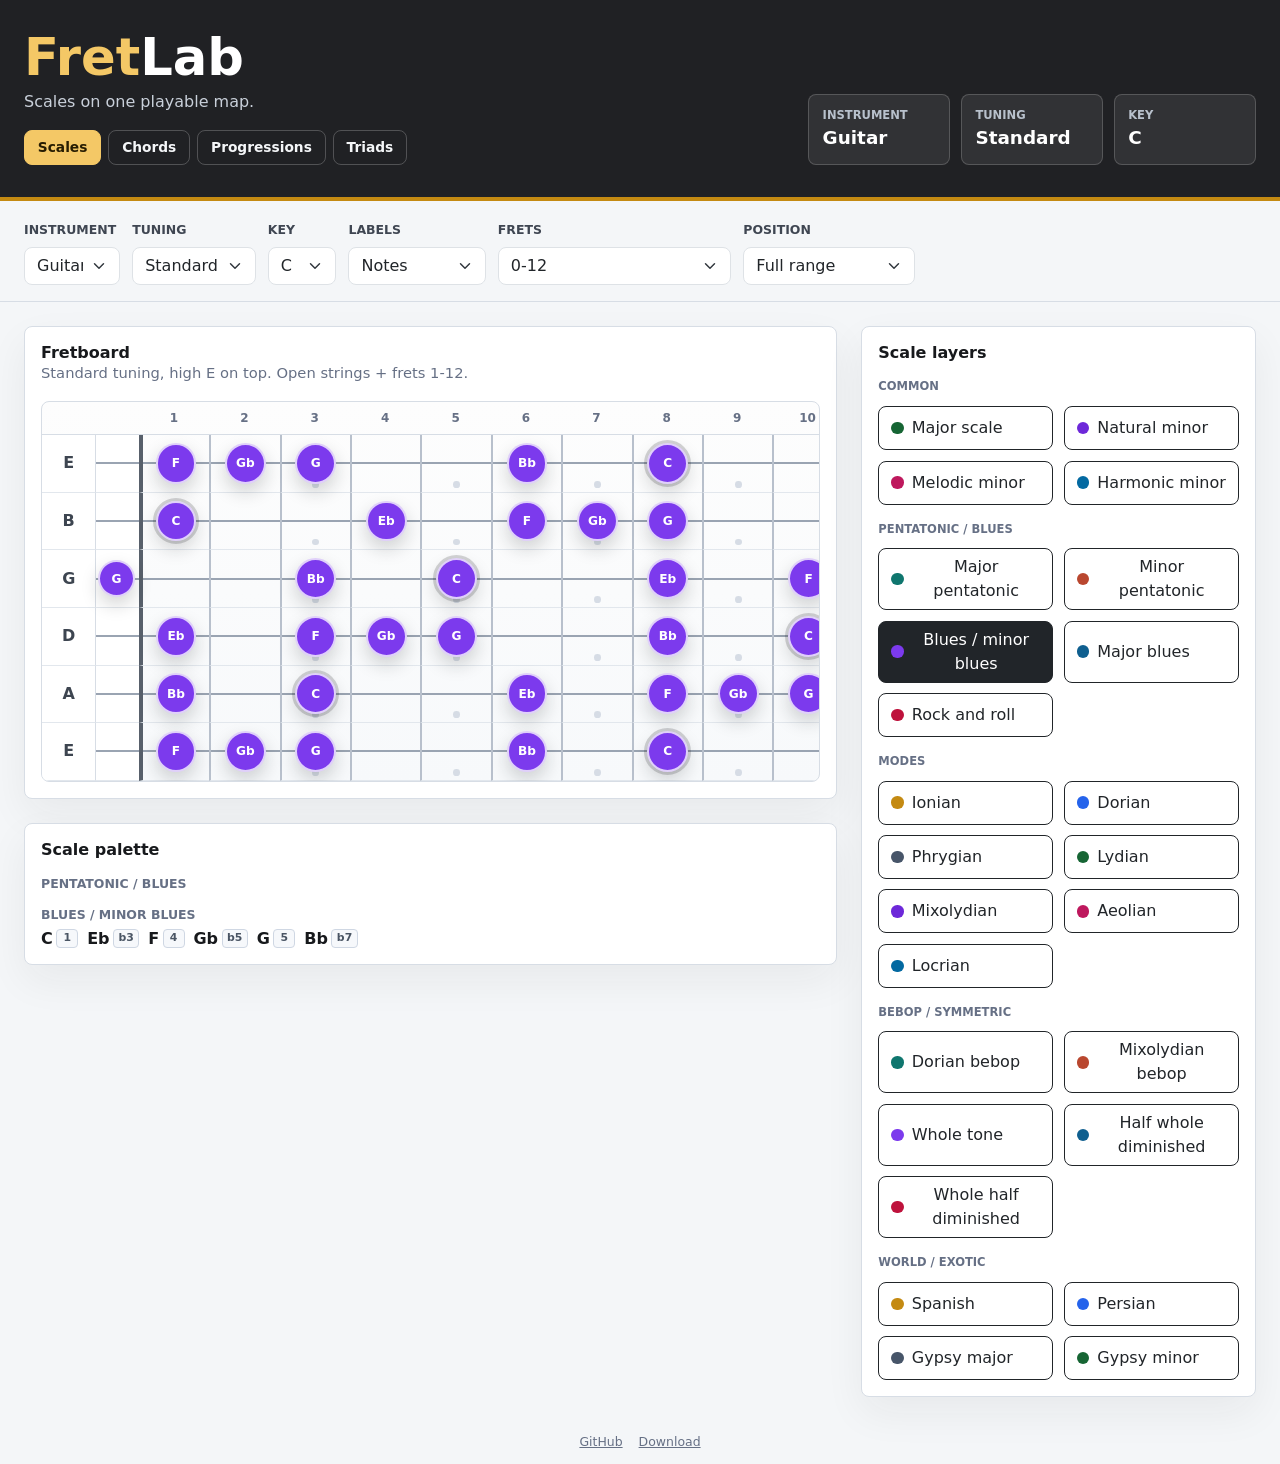
==== index.html @ 46b72df5 "footers" ====
<!doctype html>
<html lang="en">
  <head>
    <meta charset="utf-8">
    <meta name="viewport" content="width=device-width, initial-scale=1">
    <title>FretLab - Scales</title>
    <link href="assets/bootstrap.min.css" rel="stylesheet">
    <link href="assets/app.css" rel="stylesheet">
  </head>
  <body data-tool="scales">
    <main class="app-shell">
      <header class="app-header">
        <div class="container-fluid px-3 px-lg-4">
          <div class="d-flex flex-column flex-lg-row align-items-lg-end justify-content-between gap-3">
            <div>
              <h1 class="app-title mb-2"><span class="title-accent">Fret</span>Lab</h1>
              <p class="app-subtitle mb-3">Scales on one playable map.</p>
              <nav class="tool-nav" aria-label="FretLab tools">
                <a class="tool-nav-link is-active" href="index.html">Scales</a>
                <a class="tool-nav-link" href="chords.html">Chords</a>
                <a class="tool-nav-link" href="progressions.html">Progressions</a>
                <a class="tool-nav-link" href="triads.html">Triads</a>
              </nav>
            </div>
            <div class="session-strip session-strip--compact" aria-label="Current session">
              <div>
                <span class="session-label">Instrument</span>
                <strong id="sessionInstrument">Guitar</strong>
              </div>
              <div>
                <span class="session-label">Tuning</span>
                <strong id="sessionTuning">Standard</strong>
              </div>
              <div>
                <span class="session-label">Key</span>
                <strong id="sessionKey">C</strong>
              </div>
            </div>
          </div>
        </div>
      </header>

      <section class="control-bar">
        <div class="container-fluid px-3 px-lg-4">
          <div class="controls-grid">
            <div class="control-field">
              <label for="instrumentSelect" class="form-label">Instrument</label>
              <select id="instrumentSelect" class="form-select"></select>
            </div>
            <div class="control-field">
              <label for="tuningSelect" class="form-label">Tuning</label>
              <select id="tuningSelect" class="form-select"></select>
            </div>
            <div class="control-field">
              <label for="keySelect" class="form-label">Key</label>
              <select id="keySelect" class="form-select"></select>
            </div>
            <div class="control-field">
              <label for="labelMode" class="form-label">Labels</label>
              <select id="labelMode" class="form-select">
                <option value="notes">Notes</option>
                <option value="intervals">Intervals</option>
              </select>
            </div>
            <div class="control-field">
              <label for="fretCount" class="form-label">Frets</label>
              <select id="fretCount" class="form-select">
                <option value="12">0-12</option>
                <option value="15">0-15</option>
                <option value="17">0-17</option>
                <option value="20">0-20</option>
                <option value="24">0-24</option>
              </select>
            </div>
            <div class="control-field control-field--position">
              <label for="positionSelect" class="form-label">Position</label>
              <select id="positionSelect" class="form-select"></select>
            </div>
          </div>
        </div>
      </section>

      <section class="container-fluid px-3 px-lg-4 py-4">
        <div class="row g-4">
          <div class="col-12 col-xl-8">
            <section class="panel" aria-labelledby="fretboardTitle">
              <div class="panel-heading">
                <div>
                  <h2 id="fretboardTitle" class="panel-title">Fretboard</h2>
                  <p id="fretboardSummary" class="panel-copy mb-0">Standard tuning, high E on top.</p>
                </div>
              </div>
              <div class="fretboard-scroll" tabindex="0">
                <div id="fretboard" class="fretboard"></div>
              </div>
            </section>

            <section id="scalePalettePanel" class="panel mt-4" aria-labelledby="scaleTitle" hidden>
              <div class="panel-heading">
                <div>
                  <h2 id="scaleTitle" class="panel-title">Scale palette</h2>
                </div>
              </div>
              <div id="scalePaletteList" class="detail-list"></div>
            </section>
          </div>

          <div class="col-12 col-xl-4">
            <section class="panel" aria-labelledby="layersTitle">
              <div class="panel-heading">
                <div>
                  <h2 id="layersTitle" class="panel-title">Scale layers</h2>
                </div>
              </div>
              <div id="scaleLayerGrid" class="layer-grid"></div>
            </section>
          </div>
        </div>
      </section>

      <footer class="app-footer">
        <a href="https://github.com/simoz/fretlab">GitHub</a>
        <a href="https://github.com/simoz/fretlab/archive/refs/heads/main.zip" download>Download</a>
      </footer>
    </main>

    <script src="assets/data.js" defer></script>
    <script src="assets/app.js" defer></script>
  </body>
</html>
---- assets/app.css ----
:root {
  --app-bg: #f4f6f8;
  --panel-bg: #ffffff;
  --ink: #17191c;
  --muted: #667085;
  --line: #d7dde5;
  --header: #202124;
  --scale-major: #166534;
  --natural-minor: #6d28d9;
  --harmonic-minor: #be185d;
  --melodic-minor: #0369a1;
  --major: #0f766e;
  --minor: #b9472f;
  --arpeggio: #7c3aed;
  --triad: #0f5f8f;
  --guide: #be123c;
  --target: #c48a12;
  --vocabulary: #2563eb;
  --blend: #255c99;
  --string: #9aa4b2;
  --fret: #b8c0cc;
}

* {
  box-sizing: border-box;
}

body {
  min-width: 320px;
  margin: 0;
  color: var(--ink);
  background: var(--app-bg);
  font-family: system-ui, -apple-system, BlinkMacSystemFont, "Segoe UI", sans-serif;
}

.app-shell {
  display: flex;
  flex-direction: column;
  min-height: 100vh;
}

.app-footer {
  display: flex;
  justify-content: center;
  gap: 1rem;
  margin-top: auto;
  padding: .75rem 1rem;
  color: var(--muted);
  font-size: .78rem;
}

.app-footer a {
  color: inherit;
}

.app-footer a:hover,
.app-footer a:focus {
  color: var(--ink);
}

.app-header {
  color: #fff;
  background: var(--header);
  border-bottom: 4px solid var(--target);
  padding: 2rem 0;
}

.app-title {
  font-size: clamp(2rem, 4vw, 4.25rem);
  font-weight: 800;
  letter-spacing: 0;
  line-height: .98;
}

.title-accent {
  color: #f4c866;
}

.app-subtitle,
.panel-copy {
  color: var(--muted);
}

.app-subtitle {
  max-width: 46rem;
  color: #c9d0da;
  font-size: 1rem;
}

.tool-nav {
  display: flex;
  flex-wrap: wrap;
  gap: .45rem;
}

.tool-nav-link {
  display: inline-flex;
  align-items: center;
  justify-content: center;
  min-height: 2.15rem;
  padding: .35rem .8rem;
  border: 1px solid rgba(255, 255, 255, .22);
  border-radius: 8px;
  color: #f4f6f8;
  font-size: .86rem;
  font-weight: 800;
  text-decoration: none;
}

.tool-nav-link:hover,
.tool-nav-link:focus {
  color: #fff;
  border-color: rgba(255, 255, 255, .42);
  background: rgba(255, 255, 255, .1);
}

.tool-nav-link.is-active {
  color: #271d02;
  border-color: #f4c866;
  background: #f4c866;
}

.session-strip {
  display: grid;
  grid-template-columns: repeat(5, minmax(0, 1fr));
  gap: .65rem;
  width: min(100%, 44rem);
}

.session-strip--compact {
  grid-template-columns: repeat(3, minmax(0, 1fr));
  width: min(100%, 28rem);
}

.session-strip--triads {
  grid-template-columns: repeat(4, minmax(0, 1fr));
  width: min(100%, 36rem);
}

.session-strip--chords {
  grid-template-columns: repeat(4, minmax(0, 1fr));
  width: min(100%, 38rem);
}

.session-strip > div {
  min-width: 0;
  padding: .75rem .85rem;
  border: 1px solid rgba(255, 255, 255, .18);
  border-radius: 8px;
  background: rgba(255, 255, 255, .08);
}

.session-label {
  display: block;
  color: #b8c1cc;
  font-size: .72rem;
  font-weight: 700;
  text-transform: uppercase;
}

.session-strip strong {
  display: block;
  overflow: hidden;
  color: #fff;
  font-size: 1.15rem;
  text-overflow: ellipsis;
  white-space: nowrap;
}

.control-bar {
  position: sticky;
  top: 0;
  z-index: 10;
  padding: 1rem 0;
  background: rgba(244, 246, 248, .96);
  border-bottom: 1px solid var(--line);
  backdrop-filter: blur(8px);
}

.controls-grid {
  display: grid;
  grid-template-columns: repeat(2, minmax(0, 1fr));
  align-items: end;
  gap: .8rem;
}

.control-field {
  min-width: 0;
}

.control-field--family,
.control-field--wide,
.control-field--bar,
.control-field--position {
  grid-column: span 2;
}

.form-label {
  color: #3f4652;
  font-size: .78rem;
  font-weight: 700;
  text-transform: uppercase;
}

.form-select,
.btn {
  border-radius: 8px;
}

.panel {
  border: 1px solid var(--line);
  border-radius: 8px;
  background: var(--panel-bg);
  box-shadow: 0 16px 40px rgba(32, 33, 36, .06);
  padding: 1rem;
}

.panel-heading {
  display: flex;
  align-items: start;
  justify-content: space-between;
  gap: 1rem;
  margin-bottom: 1rem;
}

.panel-title {
  margin: 0;
  font-size: 1rem;
  font-weight: 800;
  letter-spacing: 0;
}

.panel-copy {
  font-size: .92rem;
}

.progression-grid {
  display: grid;
  grid-template-columns: repeat(4, minmax(0, 1fr));
  gap: .55rem;
  padding-bottom: .25rem;
}

.progression-bar {
  display: grid;
  position: relative;
  min-height: 4.9rem;
  width: 100%;
  padding: .75rem 3.1rem .75rem .75rem;
  overflow: visible;
  text-align: left;
  border: 1px solid var(--line);
  border-radius: 8px;
  background: #fff;
  color: var(--ink);
  transition: border-color .15s ease, box-shadow .15s ease, transform .15s ease;
}

.progression-bar:hover,
.progression-bar:focus,
.progression-bar:focus-visible {
  z-index: 4;
  border-color: #8994a3;
  box-shadow: 0 8px 20px rgba(32, 33, 36, .1);
  transform: translateY(-1px);
}

.progression-bar.is-active {
  border-color: var(--target);
  background: #fff8e7;
  box-shadow: inset 0 0 0 2px rgba(196, 138, 18, .25);
}

.bar-number {
  color: var(--muted);
  font-size: .74rem;
  font-weight: 800;
}

.bar-roman {
  align-self: end;
  font-size: .86rem;
  font-weight: 800;
}

.bar-chord {
  align-self: end;
  font-size: 1.3rem;
  font-weight: 850;
}

.chord-tab {
  position: absolute;
  right: .65rem;
  bottom: .55rem;
  display: inline-flex;
  align-self: end;
  z-index: 2;
}

.chord-tab-badge {
  display: inline-flex;
  align-items: center;
  justify-content: center;
  min-width: 2rem;
  min-height: 1.25rem;
  padding: .15rem .35rem;
  border: 1px solid #d9e0ea;
  border-radius: 4px;
  background: #f6f8fb;
  color: var(--muted);
  font-size: .64rem;
  font-weight: 800;
  line-height: 1;
  text-transform: uppercase;
}

.chord-tab-popover {
  position: absolute;
  right: 0;
  bottom: calc(100% + .45rem);
  display: grid;
  gap: .1rem;
  min-width: 6.25rem;
  padding: .55rem .65rem;
  pointer-events: none;
  border: 1px solid #cfd7e3;
  border-radius: 6px;
  background: #fff;
  color: #202124;
  box-shadow: 0 14px 30px rgba(32, 33, 36, .18);
  opacity: 0;
  transform: translateY(.25rem);
  visibility: hidden;
  transition: opacity .12s ease, transform .12s ease, visibility .12s ease;
}

.chord-tab-popover::after {
  position: absolute;
  right: .65rem;
  bottom: -.36rem;
  width: .65rem;
  height: .65rem;
  content: "";
  border-right: 1px solid #cfd7e3;
  border-bottom: 1px solid #cfd7e3;
  background: #fff;
  transform: rotate(45deg);
}

.progression-bar:hover .chord-tab-popover,
.progression-bar:focus .chord-tab-popover,
.progression-bar:focus-visible .chord-tab-popover {
  opacity: 1;
  transform: translateY(0);
  visibility: visible;
}

.tab-standard-line {
  display: flex;
  align-items: center;
  white-space: nowrap;
  font-family: ui-monospace, SFMono-Regular, Menlo, Consolas, monospace;
  font-size: .78rem;
  font-weight: 800;
  line-height: 1.1;
}

.tab-standard-string {
  min-width: 1.1rem;
  color: var(--muted);
}

.tab-standard-staff {
  color: #202124;
}

.fretboard-scroll {
  overflow-x: auto;
  border: 1px solid var(--line);
  border-radius: 8px;
  background: linear-gradient(180deg, #fdfdfd, #f7f9fb);
}

.fretboard {
  --fret-columns: 13;
  --open-column-width: 2.65rem;
  --fret-min-width: 58rem;
  display: grid;
  grid-template-columns: 3.4rem repeat(var(--fret-columns), minmax(4.3rem, 1fr));
  min-width: var(--fret-min-width);
}

.fretboard.has-open-strings {
  grid-template-columns: 3.4rem var(--open-column-width) repeat(var(--fret-columns), minmax(4.3rem, 1fr));
}

.fret-label,
.string-label,
.fret-cell {
  min-width: 0;
}

.fret-label {
  display: grid;
  place-items: center;
  min-height: 2.1rem;
  color: var(--muted);
  font-size: .75rem;
  font-weight: 800;
  border-bottom: 1px solid var(--line);
}

.fret-label-open {
  border-right: 0;
}

.string-label {
  display: grid;
  place-items: center;
  min-height: 3.6rem;
  color: #3d4550;
  font-weight: 800;
  border-right: 1px solid var(--line);
  border-bottom: 1px solid #e2e7ed;
  background: #fff;
}

.fret-cell {
  position: relative;
  display: grid;
  place-items: center;
  min-height: 3.6rem;
  border-left: 2px solid var(--fret);
  border-bottom: 1px solid #e2e7ed;
}

.fret-cell.is-open-string {
  border-left-width: 0;
  border-right: 0;
  background: #fff;
}

.fret-cell.is-nut-adjacent {
  border-left-width: 4px;
  border-left-color: #58606b;
}

.fret-cell::before {
  content: "";
  position: absolute;
  left: 0;
  right: 0;
  top: 50%;
  height: 2px;
  background: var(--string);
  transform: translateY(-50%);
}

.fret-cell.is-open-string .note-marker {
  justify-self: end;
  width: 2.35rem;
  height: 2.35rem;
  margin-right: .22rem;
}

.fret-cell.has-marker::after {
  content: "";
  position: absolute;
  bottom: .25rem;
  width: .42rem;
  height: .42rem;
  border-radius: 50%;
  background: #d6dce5;
}

.fret-cell.fret-marker-12::after {
  box-shadow: 0 -.78rem 0 #d6dce5;
}

.note-marker {
  position: relative;
  z-index: 1;
  display: grid;
  place-items: center;
  width: 2.55rem;
  height: 2.55rem;
  border: 2px solid rgba(255, 255, 255, .76);
  border-radius: 999px;
  color: #fff;
  font-size: .76rem;
  font-weight: 850;
  line-height: 1;
  box-shadow: 0 8px 18px rgba(23, 25, 28, .18);
}

.note-marker.major {
  background: var(--major);
}

.note-marker.scale-major {
  background: var(--scale-major);
}

.note-marker.scale-note {
  background: var(--scale-color, var(--scale-major));
}

.note-marker.natural-minor {
  background: var(--natural-minor);
}

.note-marker.harmonic-minor {
  background: var(--harmonic-minor);
}

.note-marker.melodic-minor {
  background: var(--melodic-minor);
}

.note-marker.minor {
  background: var(--minor);
}

.note-marker.blend {
  background: var(--blend);
}

.note-marker.arpeggio {
  background: var(--arpeggio);
}

.note-marker.triad {
  background: var(--triad);
}

.note-marker.guide {
  background: var(--guide);
}

.note-marker.target {
  background: var(--target);
  color: #1f1600;
}

.note-marker.vocabulary {
  background: var(--vocabulary);
}

.note-marker.root-fifth {
  background: #475569;
}

.note-marker.root {
  outline: 3px solid rgba(23, 25, 28, .18);
}

.layer-grid,
.vocabulary-grid {
  display: grid;
  grid-template-columns: repeat(2, minmax(0, 1fr));
  gap: .65rem;
}

.layer-button {
  display: flex;
  align-items: center;
  justify-content: flex-start;
  gap: .5rem;
  min-height: 2.75rem;
  white-space: normal;
}

.layer-dot {
  flex: 0 0 auto;
  width: .78rem;
  height: .78rem;
  border-radius: 50%;
}

.layer-dot.major {
  background: var(--major);
}

.layer-dot.scale-major {
  background: var(--scale-major);
}

.layer-dot.scale-note {
  background: var(--scale-color, var(--scale-major));
}

.layer-dot.natural-minor {
  background: var(--natural-minor);
}

.layer-dot.harmonic-minor {
  background: var(--harmonic-minor);
}

.layer-dot.melodic-minor {
  background: var(--melodic-minor);
}

.layer-dot.minor {
  background: var(--minor);
}

.layer-dot.arpeggio {
  background: var(--arpeggio);
}

.layer-dot.triad {
  background: var(--triad);
}

.layer-dot.guide {
  background: var(--guide);
}

.layer-dot.target {
  background: var(--target);
}

.layer-dot.root-fifth {
  background: #475569;
}

.layer-dot.vocabulary {
  background: var(--vocabulary);
}

.scale-layer-group-title {
  grid-column: 1 / -1;
  margin-top: .35rem;
  color: var(--muted);
  font-size: .72rem;
  font-weight: 850;
  text-transform: uppercase;
}

.scale-layer-group-title:first-child {
  margin-top: 0;
}

.vocabulary-actions {
  display: flex;
  flex-wrap: wrap;
  gap: .5rem;
}

.vocabulary-grid .layer-button {
  position: relative;
}

.vocabulary-grid .layer-button.is-suggested {
  border-color: #b98a24;
  background: #fff8e7;
  color: #231a05;
}

.suggestion-badge {
  margin-left: auto;
  padding: .1rem .35rem;
  border-radius: 999px;
  background: #f4c866;
  color: #231a05;
  font-size: .65rem;
  font-weight: 850;
  text-transform: uppercase;
}

.current-chord {
  display: flex;
  align-items: center;
  justify-content: space-between;
  gap: 1rem;
}

.current-chord strong {
  display: block;
  margin-top: .3rem;
  font-size: 2.6rem;
  line-height: 1;
  overflow-wrap: anywhere;
}

.roman-badge {
  display: inline-flex;
  align-items: center;
  min-height: 1.8rem;
  padding: .2rem .55rem;
  border-radius: 999px;
  color: #281d03;
  background: #ffe3a1;
  font-weight: 850;
}

.detail-list {
  display: grid;
  gap: .8rem;
}

.detail-list > div {
  display: grid;
  gap: .25rem;
  padding-bottom: .8rem;
  border-bottom: 1px solid #e5e9ef;
}

.detail-list > div:last-child {
  padding-bottom: 0;
  border-bottom: 0;
}

.detail-list > .scale-family-heading {
  padding-bottom: 0;
  border-bottom: 0;
  color: var(--muted);
  font-size: .78rem;
  font-weight: 850;
  text-transform: uppercase;
}

.detail-list span {
  color: var(--muted);
  font-size: .78rem;
  font-weight: 800;
  text-transform: uppercase;
}

.detail-list strong {
  color: var(--ink);
  font-size: .98rem;
  line-height: 1.45;
}

.detail-list .tone-list {
  display: flex;
  flex-wrap: wrap;
  align-items: center;
  gap: .38rem .55rem;
  line-height: 1.2;
}

.detail-list .tone-pair {
  display: inline-flex;
  align-items: center;
  gap: .22rem;
  color: var(--ink);
  font-size: .98rem;
  font-weight: 850;
  text-transform: none;
}

.detail-list .tone-note {
  color: var(--ink);
  font-size: 1rem;
  font-weight: 900;
  text-transform: none;
}

.detail-list .tone-role {
  display: inline-grid;
  place-items: center;
  min-width: 1.38rem;
  min-height: 1.18rem;
  padding: 0 .28rem;
  border: 1px solid #cfd7e3;
  border-radius: 4px;
  background: #f6f8fb;
  color: #4a5564;
  font-size: .68rem;
  font-weight: 900;
  line-height: 1;
  text-transform: none;
}

.detail-list-compact {
  gap: .55rem;
}

.detail-list-compact > div {
  padding-bottom: 0;
  border-bottom: 0;
}

.empty-state {
  padding: 1rem;
  border: 1px dashed #cfd7e3;
  border-radius: 8px;
  color: var(--muted);
  background: #f8fafc;
  font-weight: 700;
}

.chord-inversion-filters {
  display: flex;
  flex-wrap: wrap;
  gap: .5rem;
  margin-bottom: 1rem;
}

.chord-inversion-button {
  display: inline-flex;
  align-items: center;
  justify-content: space-between;
  gap: .55rem;
  min-height: 2.35rem;
  padding: .35rem .65rem;
  border: 1px solid var(--line);
  border-radius: 8px;
  background: #fff;
  color: var(--ink);
  font-size: .78rem;
  font-weight: 850;
}

.chord-inversion-button:hover,
.chord-inversion-button:focus {
  border-color: #8c96a5;
  background: #f7f9fb;
}

.chord-inversion-button.is-active {
  border-color: var(--header);
  background: var(--header);
  color: #fff;
}

.chord-inversion-button strong {
  display: inline-grid;
  place-items: center;
  min-width: 1.65rem;
  min-height: 1.35rem;
  padding: 0 .35rem;
  border-radius: 999px;
  background: #e9eef5;
  color: #29313d;
  font-size: .72rem;
}

.chord-inversion-button.is-active strong {
  background: #f4c866;
  color: #271d02;
}

.chord-library-grid {
  display: grid;
  grid-template-columns: repeat(auto-fit, minmax(min(100%, 21rem), 1fr));
  gap: .85rem;
  align-items: start;
}

.chord-card {
  min-width: 0;
  padding: .8rem;
  border: 1px solid var(--line);
  border-radius: 8px;
  background: #fff;
  box-shadow: 0 10px 24px rgba(32, 33, 36, .05);
}

.chord-card-heading {
  display: flex;
  align-items: start;
  justify-content: space-between;
  gap: .65rem;
}

.chord-card-heading strong,
.chord-card-heading span {
  display: block;
}

.chord-card-heading strong {
  font-size: 1.05rem;
  font-weight: 900;
  line-height: 1.1;
}

.chord-card-heading span {
  margin-top: .2rem;
  color: var(--muted);
  font-size: .74rem;
  font-weight: 800;
}

.shape-badge {
  flex: 0 0 auto;
  padding: .2rem .45rem;
  border-radius: 4px;
  background: #edf2f7;
  color: #29313d;
  font-family: ui-monospace, SFMono-Regular, Menlo, Consolas, monospace;
  font-size: .72rem;
  font-weight: 850;
  white-space: nowrap;
}

.chord-diagram {
  --fret-count: 4;
  --string-label-width: 1.45rem;
  --status-width: 1.8rem;
  display: grid;
  gap: .25rem;
  margin: .85rem 0 .75rem;
  overflow-x: auto;
  padding-bottom: .15rem;
}

.chord-diagram-header,
.chord-diagram-row {
  display: grid;
  grid-template-columns: var(--string-label-width) var(--status-width) repeat(var(--fret-count), minmax(2.25rem, 1fr));
  gap: 0;
  min-width: min-content;
  align-items: center;
}

.chord-diagram-header span {
  display: grid;
  place-items: center;
  min-height: 1.1rem;
  color: var(--muted);
  font-size: .7rem;
  font-weight: 900;
  line-height: 1;
}

.chord-diagram-rows {
  display: grid;
  border-radius: 4px;
}

.diagram-string-label {
  display: grid;
  place-items: center;
  min-height: 1.9rem;
  color: #222831;
  font-size: .72rem;
  font-weight: 850;
}

.diagram-status-cell,
.diagram-cell {
  position: relative;
  display: grid;
  place-items: center;
  min-width: 0;
  min-height: 1.9rem;
}

.diagram-status-cell {
  background: #fff;
}

.diagram-cell {
  position: relative;
  overflow: hidden;
  border-left: 2px solid #927f68;
  background: #303030;
}

.diagram-cell.is-nut-adjacent {
  border-left-width: .48rem;
  border-left-color: #101113;
}

.diagram-status-cell::before,
.diagram-cell::before {
  position: absolute;
  top: 50%;
  left: 0;
  right: 0;
  height: 2px;
  content: "";
  background: var(--string);
  transform: translateY(-50%);
}

.diagram-cell.has-marker::after {
  position: absolute;
  top: 50%;
  left: 50%;
  width: .42rem;
  height: .42rem;
  content: "";
  border-radius: 999px;
  background: rgba(255, 255, 255, .8);
  transform: translate(-50%, -50%);
}

.diagram-dot {
  z-index: 1;
  display: grid;
  place-items: center;
  width: 1.48rem;
  height: 1.48rem;
  border: 1px solid rgba(255, 255, 255, .82);
  border-radius: 999px;
  background: var(--arpeggio);
  color: #fff;
  font-size: .62rem;
  font-weight: 900;
  line-height: 1;
  box-shadow: 0 6px 12px rgba(23, 25, 28, .16);
}

.diagram-dot.root {
  background: var(--target);
  color: #1f1600;
}

.diagram-mute {
  position: relative;
  z-index: 1;
  color: #b91c1c;
  font-size: 1.15rem;
  font-weight: 950;
  line-height: 1;
  text-transform: uppercase;
}

.chord-card-meta {
  display: grid;
  grid-template-columns: repeat(3, minmax(0, 1fr));
  gap: .45rem;
  padding-top: .7rem;
  border-top: 1px solid #e5e9ef;
}

.chord-card-meta div {
  min-width: 0;
}

.chord-card-meta span {
  display: block;
  color: var(--muted);
  font-size: .66rem;
  font-weight: 850;
  text-transform: uppercase;
}

.chord-card-meta strong {
  display: block;
  overflow: hidden;
  color: var(--ink);
  font-size: .82rem;
  font-weight: 850;
  text-overflow: ellipsis;
  white-space: nowrap;
}

@media (min-width: 768px) {
  .controls-grid {
    grid-template-columns: repeat(4, minmax(0, 1fr));
  }

  .control-field--family,
  .control-field--wide,
  .control-field--bar,
  .control-field--position {
    grid-column: span 2;
  }
}

@media (min-width: 1200px) {
  .controls-grid {
    grid-template-columns:
      minmax(5rem, .7fr)
      minmax(7rem, .9fr)
      minmax(4.25rem, .5fr)
      minmax(7.5rem, 1fr)
      minmax(11rem, 1.7fr)
      minmax(8.5rem, 1.25fr)
      minmax(5.5rem, .65fr)
      minmax(5.75rem, .65fr)
      minmax(7.5rem, .9fr);
    gap: .75rem;
  }

  .control-field--family,
  .control-field--wide,
  .control-field--bar,
  .control-field--position {
    grid-column: auto;
  }

  body[data-tool="chords"] .controls-grid {
    grid-template-columns:
      minmax(5.75rem, .75fr)
      minmax(7.5rem, .9fr)
      minmax(4.25rem, .5fr)
      minmax(9rem, 1.2fr)
      minmax(8.5rem, 1fr)
      minmax(6rem, .65fr)
      minmax(8.75rem, 1fr);
  }
}

@media (max-width: 767.98px) {
  .app-header {
    padding: 1.35rem 0;
  }

  .session-strip {
    grid-template-columns: 1fr;
  }

  .progression-grid {
    grid-template-columns: repeat(2, minmax(0, 1fr));
  }

  .panel {
    padding: .85rem;
  }

  .layer-grid,
  .vocabulary-grid {
    grid-template-columns: 1fr;
  }
}

@media (min-width: 1500px) {
  .progression-grid {
    grid-template-columns: repeat(6, minmax(0, 1fr));
  }
}
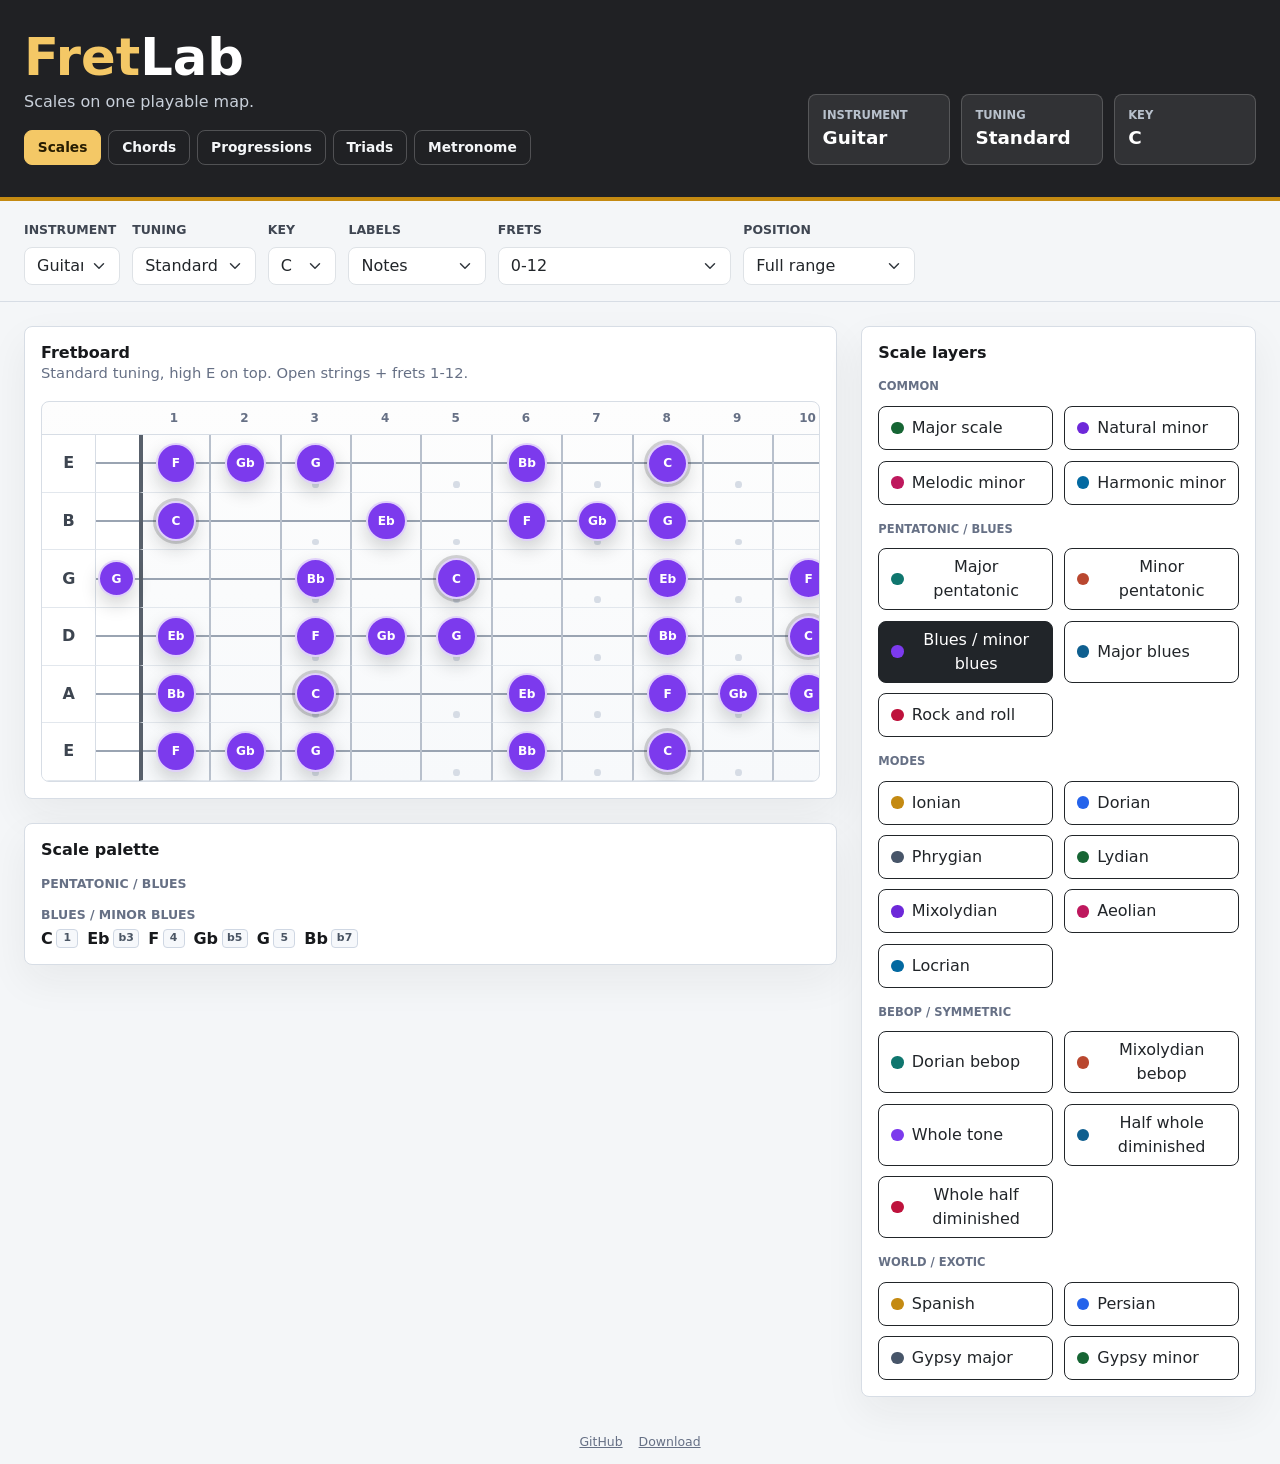
==== commit a63cc643: "Add interactive metronome tool" ====
--- a/index.html
+++ b/index.html
@@ -20,6 +20,7 @@
                 <a class="tool-nav-link" href="chords.html">Chords</a>
                 <a class="tool-nav-link" href="progressions.html">Progressions</a>
                 <a class="tool-nav-link" href="triads.html">Triads</a>
+                <a class="tool-nav-link" href="metronome.html">Metronome</a>
               </nav>
             </div>
             <div class="session-strip session-strip--compact" aria-label="Current session">
--- a/assets/app.css
+++ b/assets/app.css
@@ -1052,6 +1052,112 @@
   white-space: nowrap;
 }
 
+.metronome-panel {
+  width: min(100%, 48rem);
+  margin: 0 auto;
+  padding: clamp(1.25rem, 4vw, 2.5rem);
+}
+
+.metronome-display {
+  display: flex;
+  align-items: baseline;
+  justify-content: center;
+  gap: .65rem;
+  margin: 1rem 0;
+}
+
+.metronome-display output {
+  font-size: clamp(4.5rem, 15vw, 8rem);
+  font-weight: 850;
+  letter-spacing: -.06em;
+  line-height: 1;
+}
+
+.metronome-display span {
+  color: var(--muted);
+  font-size: .85rem;
+  font-weight: 850;
+  text-transform: uppercase;
+}
+
+.beat-indicators {
+  display: flex;
+  align-items: center;
+  justify-content: center;
+  min-height: 2.75rem;
+  gap: .75rem;
+  margin: 1.5rem 0 2rem;
+}
+
+.beat-indicator {
+  width: 1rem;
+  height: 1rem;
+  border: 2px solid #aab3bf;
+  border-radius: 999px;
+  background: #fff;
+  transition: background .06s ease, border-color .06s ease, transform .06s ease;
+}
+
+.beat-indicator.is-accent {
+  width: 1.25rem;
+  height: 1.25rem;
+  border-color: var(--target);
+}
+
+.beat-indicator.is-active {
+  border-color: var(--ink);
+  background: var(--ink);
+  transform: scale(1.35);
+}
+
+.beat-indicator.is-accent.is-active {
+  border-color: var(--target);
+  background: var(--target);
+}
+
+.metronome-controls {
+  display: grid;
+  grid-template-columns: auto minmax(0, 1fr) auto;
+  align-items: center;
+  gap: 1rem;
+}
+
+.tempo-step {
+  width: 2.75rem;
+  height: 2.75rem;
+  padding: 0;
+  font-size: 1.5rem;
+  line-height: 1;
+}
+
+.metronome-settings {
+  display: grid;
+  grid-template-columns: repeat(3, minmax(0, 1fr));
+  align-items: end;
+  gap: 1rem;
+  margin-top: 2rem;
+}
+
+.metronome-accent-field {
+  padding-bottom: .45rem;
+}
+
+.metronome-accent-field .form-label {
+  display: block;
+}
+
+.metronome-actions {
+  display: grid;
+  grid-template-columns: 2fr 1fr;
+  gap: .75rem;
+  margin-top: 2rem;
+}
+
+.metronome-actions .btn {
+  min-height: 3.25rem;
+  font-weight: 800;
+}
+
 @media (min-width: 768px) {
   .controls-grid {
     grid-template-columns: repeat(4, minmax(0, 1fr));
@@ -1120,6 +1226,14 @@
   .vocabulary-grid {
     grid-template-columns: 1fr;
   }
+
+  .metronome-settings {
+    grid-template-columns: 1fr;
+  }
+
+  .metronome-actions {
+    grid-template-columns: 1fr;
+  }
 }
 
 @media (min-width: 1500px) {
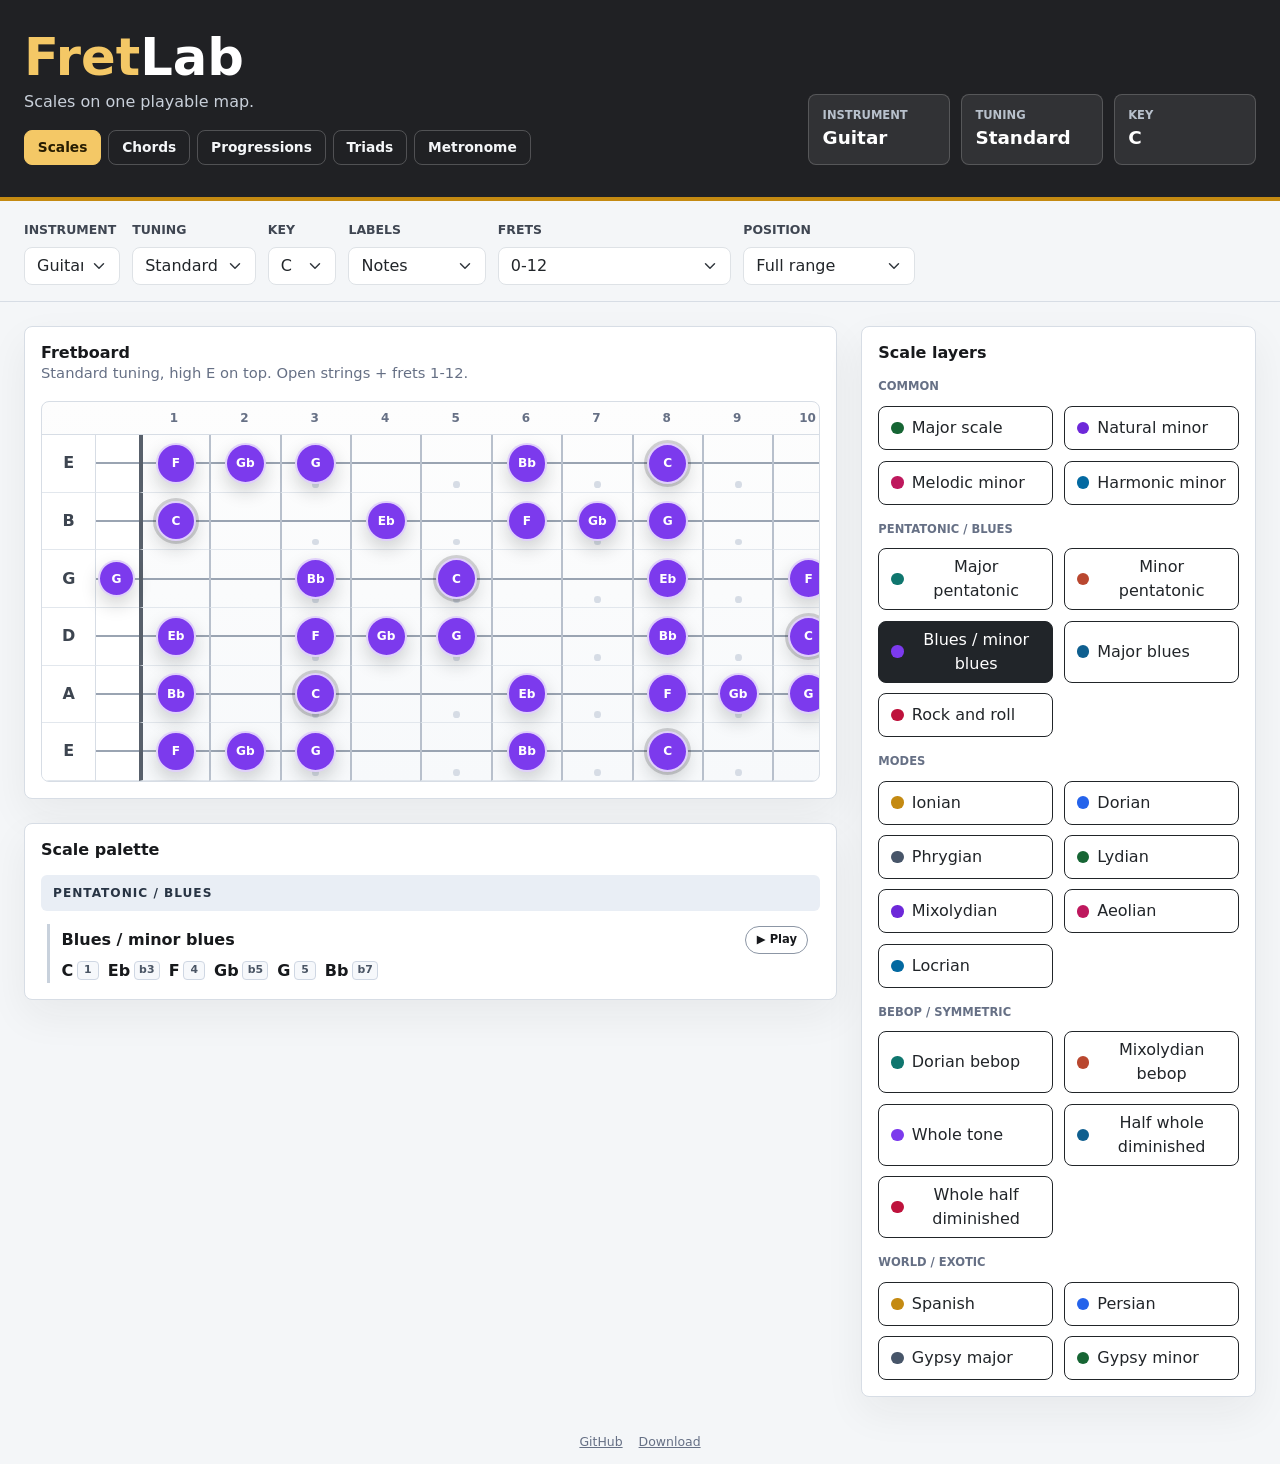
==== commit 1d6ee2f6: "Add shared Web Audio playback engine Co-authored-by: Copilot <223556219+Copilot@users.noreply.github" ====
--- a/index.html
+++ b/index.html
@@ -126,6 +126,7 @@
     </main>
 
     <script src="assets/data.js" defer></script>
+    <script src="assets/audio.js" defer></script>
     <script src="assets/app.js" defer></script>
   </body>
 </html>
--- a/assets/app.css
+++ b/assets/app.css
@@ -446,6 +446,15 @@
   border-left-color: #58606b;
 }
 
+.fret-cell.is-unavailable {
+  border-left-color: transparent;
+  background: #f2f4f7;
+}
+
+.fret-cell.is-unavailable::before {
+  content: none;
+}
+
 .fret-cell::before {
   content: "";
   position: absolute;
@@ -649,6 +658,26 @@
   gap: .5rem;
 }
 
+.triad-trainer-grid {
+  display: grid;
+  grid-template-columns: repeat(4, minmax(0, 1fr));
+  gap: .75rem;
+}
+
+.triad-trainer-actions {
+  display: flex;
+  flex-wrap: wrap;
+  gap: .5rem;
+}
+
+.note-marker.triad:empty::after {
+  content: "";
+  width: .42rem;
+  height: .42rem;
+  border-radius: 999px;
+  background: currentColor;
+}
+
 .vocabulary-grid .layer-button {
   position: relative;
 }
@@ -714,12 +743,67 @@
 }
 
 .detail-list > .scale-family-heading {
-  padding-bottom: 0;
+  margin-top: .7rem;
+  padding: .55rem .75rem;
+  border: 0;
+  border-radius: 6px;
+  background: #e9eef5;
+  color: #283444;
+  font-size: .76rem;
+  font-weight: 900;
+  letter-spacing: .08em;
+  text-transform: uppercase;
+}
+
+.detail-list > .scale-family-heading:first-child {
+  margin-top: 0;
+}
+
+.detail-list > .scale-palette-row {
+  gap: .45rem;
+  margin: 0 .35rem;
+  padding: .15rem .4rem .85rem .75rem;
+  border-bottom: 1px solid #dfe5ec;
+  border-left: 3px solid #c8d1dc;
+}
+
+.detail-list > .scale-palette-row:last-child {
+  padding-bottom: .15rem;
   border-bottom: 0;
-  color: var(--muted);
-  font-size: .78rem;
+}
+
+.scale-palette-header {
+  display: flex;
+  align-items: center;
+  justify-content: space-between;
+  gap: .75rem;
+}
+
+.detail-list .scale-palette-header > span {
+  color: var(--ink);
+  font-size: 1rem;
+  font-weight: 900;
+  letter-spacing: 0;
+  text-transform: none;
+}
+
+.scale-play-button {
+  flex: 0 0 auto;
+  padding: .28rem .65rem;
+  border: 1px solid #8c96a5;
+  border-radius: 999px;
+  background: #fff;
+  color: var(--ink);
+  font-size: .72rem;
   font-weight: 850;
-  text-transform: uppercase;
+}
+
+.scale-play-button:hover,
+.scale-play-button:focus-visible,
+.scale-play-button[aria-pressed="true"] {
+  border-color: var(--header);
+  background: var(--header);
+  color: #fff;
 }
 
 .detail-list span {
@@ -967,6 +1051,11 @@
   border-left-color: #101113;
 }
 
+.diagram-cell.is-unavailable {
+  border-left-color: transparent;
+  background: #f2f4f7;
+}
+
 .diagram-status-cell::before,
 .diagram-cell::before {
   position: absolute;
@@ -977,6 +1066,10 @@
   content: "";
   background: var(--string);
   transform: translateY(-50%);
+}
+
+.diagram-cell.is-unavailable::before {
+  content: none;
 }
 
 .diagram-cell.has-marker::after {
@@ -1234,6 +1327,10 @@
   .metronome-actions {
     grid-template-columns: 1fr;
   }
+
+  .triad-trainer-grid {
+    grid-template-columns: repeat(2, minmax(0, 1fr));
+  }
 }
 
 @media (min-width: 1500px) {
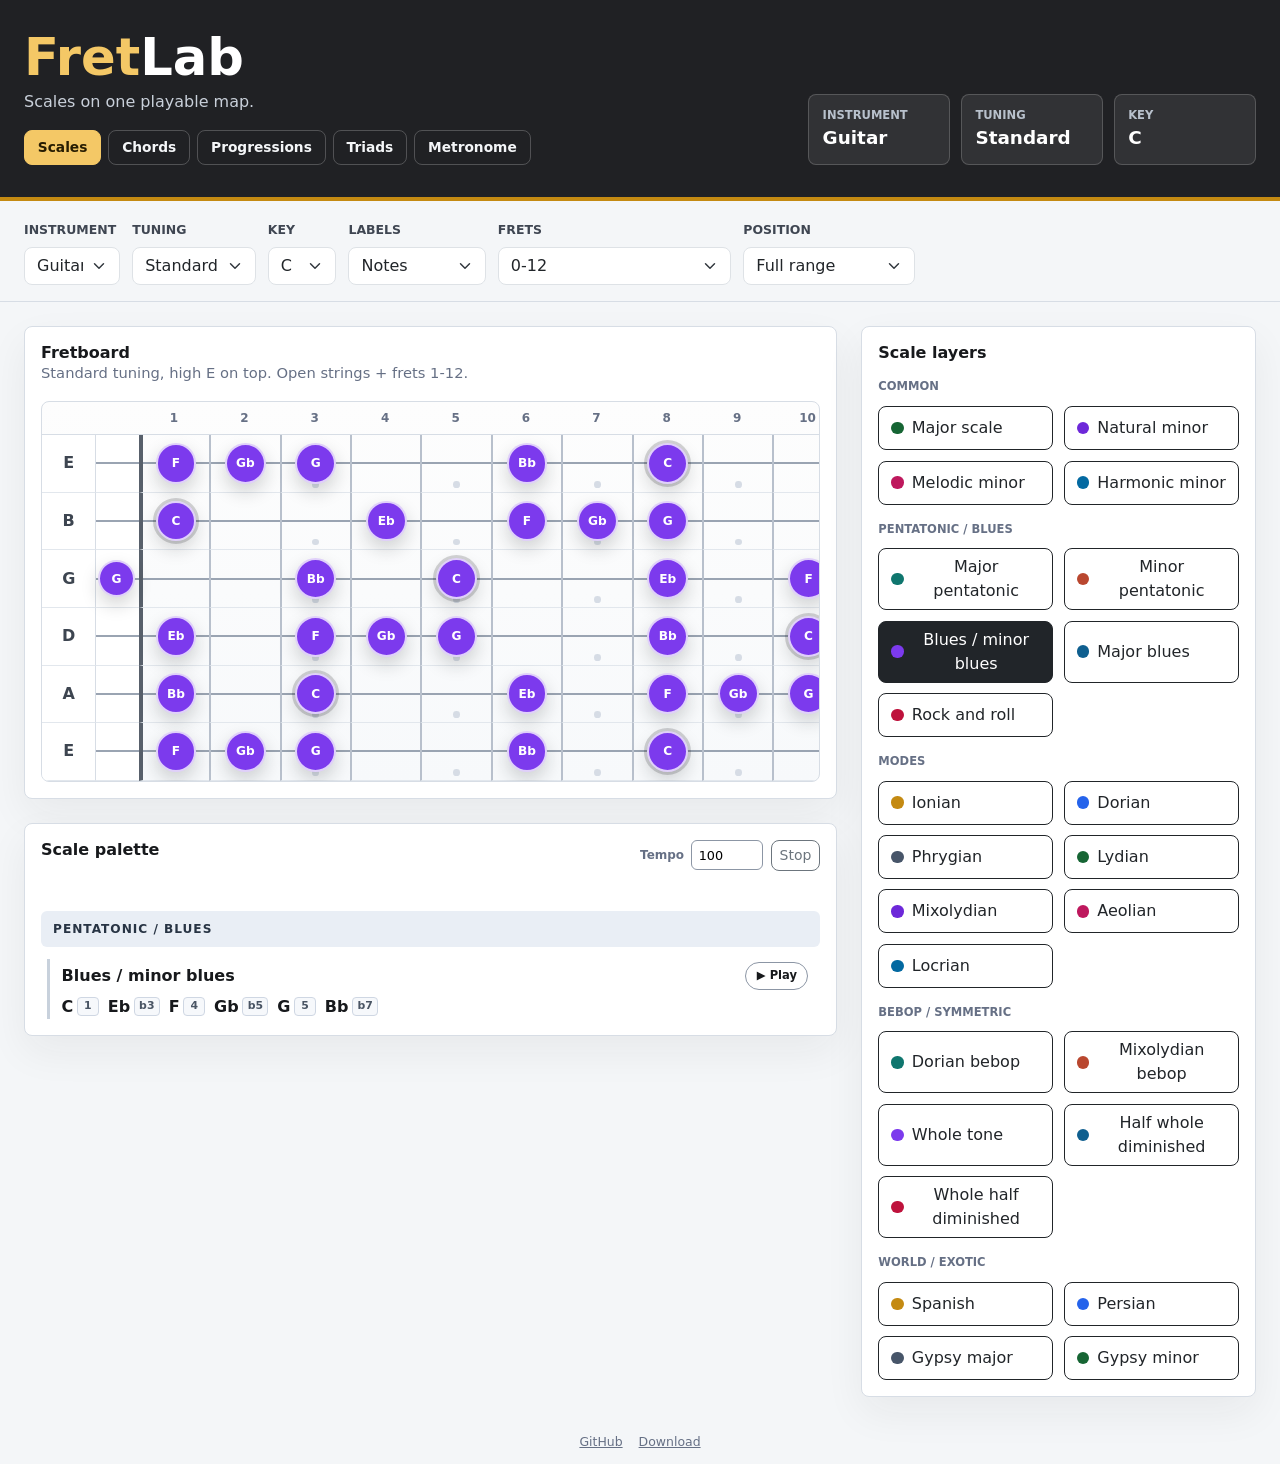
==== commit 517624dc: "Add fretboard note and scale playback Co-authored-by: Copilot <223556219+Copilot@users.noreply.githu" ====
--- a/index.html
+++ b/index.html
@@ -101,7 +101,13 @@
                 <div>
                   <h2 id="scaleTitle" class="panel-title">Scale palette</h2>
                 </div>
+                <div class="playback-controls">
+                  <label for="playbackTempo">Tempo</label>
+                  <input id="playbackTempo" type="number" min="40" max="240" step="1" value="100">
+                  <button id="stopPlayback" type="button" class="btn btn-outline-secondary btn-sm">Stop</button>
+                </div>
               </div>
+              <p id="playbackStatus" class="playback-status" role="status" aria-live="polite"></p>
               <div id="scalePaletteList" class="detail-list"></div>
             </section>
           </div>
--- a/assets/app.css
+++ b/assets/app.css
@@ -435,6 +435,24 @@
   border-bottom: 1px solid #e2e7ed;
 }
 
+.fret-cell[role="button"] {
+  cursor: pointer;
+}
+
+.fret-cell[role="button"]:focus-visible {
+  outline: 3px solid #f4c866;
+  outline-offset: -3px;
+}
+
+.fret-cell.is-playing {
+  background: #fff4c7;
+}
+
+.fret-cell.is-playing .note-marker {
+  transform: scale(1.1);
+  box-shadow: 0 0 0 .2rem rgba(196, 138, 18, .3), 0 8px 18px rgba(23, 25, 28, .18);
+}
+
 .fret-cell.is-open-string {
   border-left-width: 0;
   border-right: 0;
@@ -804,6 +822,34 @@
   border-color: var(--header);
   background: var(--header);
   color: #fff;
+}
+
+.playback-controls {
+  display: flex;
+  align-items: center;
+  gap: .45rem;
+  flex-wrap: wrap;
+}
+
+.playback-controls label {
+  color: var(--muted);
+  font-size: .75rem;
+  font-weight: 800;
+}
+
+.playback-controls input {
+  width: 4.5rem;
+  padding: .28rem .4rem;
+  border: 1px solid #8c96a5;
+  border-radius: 6px;
+  font-size: .8rem;
+}
+
+.playback-status {
+  min-height: 1.25rem;
+  margin: -.5rem 0 .75rem;
+  color: var(--muted);
+  font-size: .82rem;
 }
 
 .detail-list span {
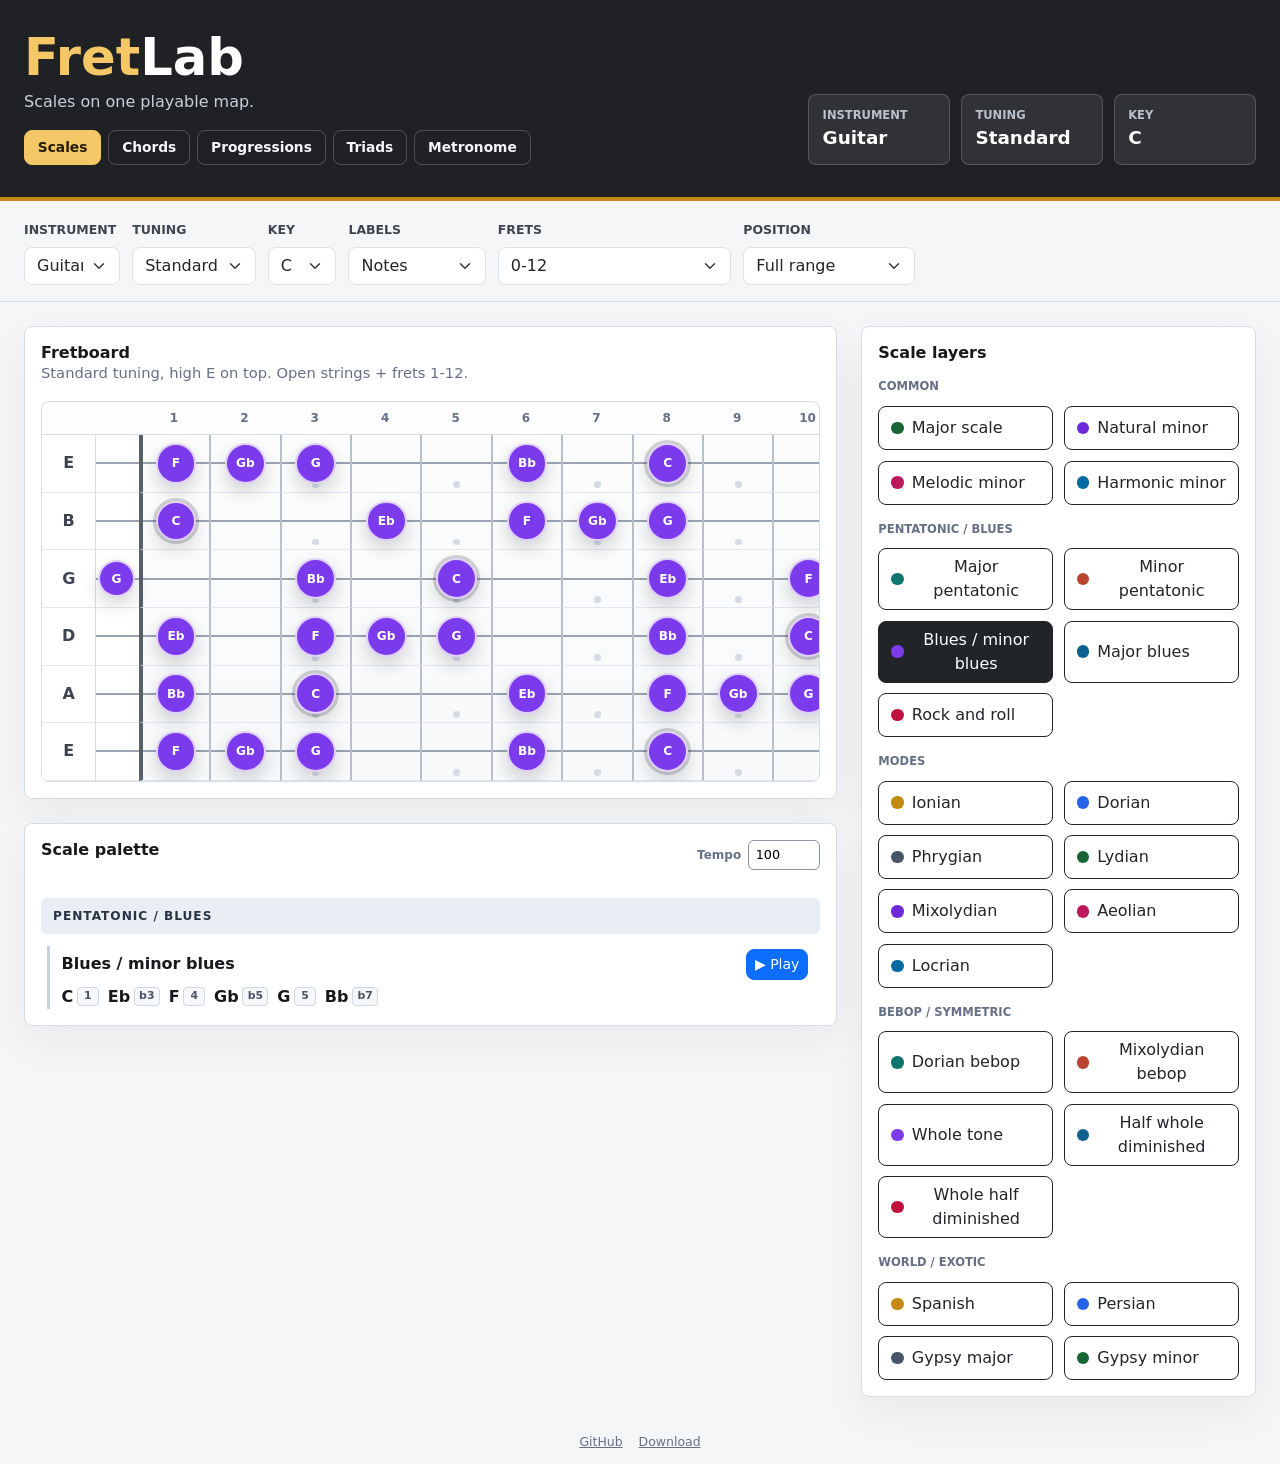
==== commit 62c805b5: "Unify scale palette playback controls" ====
--- a/index.html
+++ b/index.html
@@ -104,7 +104,6 @@
                 <div class="playback-controls">
                   <label for="playbackTempo">Tempo</label>
                   <input id="playbackTempo" type="number" min="40" max="240" step="1" value="100">
-                  <button id="stopPlayback" type="button" class="btn btn-outline-secondary btn-sm">Stop</button>
                 </div>
               </div>
               <p id="playbackStatus" class="playback-status" role="status" aria-live="polite"></p>
--- a/assets/app.css
+++ b/assets/app.css
@@ -732,6 +732,30 @@
   overflow-wrap: anywhere;
 }
 
+.chord-playback-controls {
+  margin: 1rem 0 .25rem;
+}
+
+.playback-button[aria-pressed="true"] {
+  background: var(--header);
+  border-color: var(--header);
+  color: #fff;
+}
+
+.playback-button {
+  white-space: nowrap;
+  transition: background-color .15s ease, border-color .15s ease, color .15s ease, box-shadow .15s ease;
+}
+
+.playback-button:hover:not(:disabled),
+.playback-button:focus-visible:not(:disabled) {
+  box-shadow: 0 0 0 .16rem rgba(32, 33, 36, .16);
+}
+
+.playback-button:disabled {
+  cursor: not-allowed;
+}
+
 .roman-badge {
   display: inline-flex;
   align-items: center;
@@ -805,25 +829,6 @@
   text-transform: none;
 }
 
-.scale-play-button {
-  flex: 0 0 auto;
-  padding: .28rem .65rem;
-  border: 1px solid #8c96a5;
-  border-radius: 999px;
-  background: #fff;
-  color: var(--ink);
-  font-size: .72rem;
-  font-weight: 850;
-}
-
-.scale-play-button:hover,
-.scale-play-button:focus-visible,
-.scale-play-button[aria-pressed="true"] {
-  border-color: var(--header);
-  background: var(--header);
-  color: #fff;
-}
-
 .playback-controls {
   display: flex;
   align-items: center;
@@ -845,11 +850,21 @@
   font-size: .8rem;
 }
 
+.playback-controls input:focus-visible,
+.playback-button:focus-visible {
+  outline: 3px solid #f4c866;
+  outline-offset: 2px;
+}
+
 .playback-status {
   min-height: 1.25rem;
   margin: -.5rem 0 .75rem;
   color: var(--muted);
   font-size: .82rem;
+}
+
+.playback-status:empty {
+  margin-bottom: 0;
 }
 
 .detail-list span {
@@ -991,6 +1006,20 @@
   box-shadow: 0 10px 24px rgba(32, 33, 36, .05);
 }
 
+.chord-card.is-selected {
+  border-color: var(--header);
+  box-shadow: 0 0 0 2px rgba(35, 63, 92, .16), 0 10px 24px rgba(32, 33, 36, .08);
+}
+
+.chord-card[role="button"] {
+  cursor: pointer;
+}
+
+.chord-card[role="button"]:focus-visible {
+  outline: 3px solid #f4c866;
+  outline-offset: 2px;
+}
+
 .chord-card-heading {
   display: flex;
   align-items: start;
@@ -1379,6 +1408,29 @@
   }
 }
 
+@media (max-width: 575.98px) {
+  .playback-controls {
+    align-items: stretch;
+    gap: .5rem;
+  }
+
+  .playback-controls label {
+    align-self: center;
+  }
+
+  .playback-controls .playback-button {
+    flex: 1 1 auto;
+  }
+
+  .chord-playback-controls .playback-button {
+    min-width: 5.5rem;
+  }
+
+  .playback-status {
+    margin-top: .15rem;
+  }
+}
+
 @media (min-width: 1500px) {
   .progression-grid {
     grid-template-columns: repeat(6, minmax(0, 1fr));
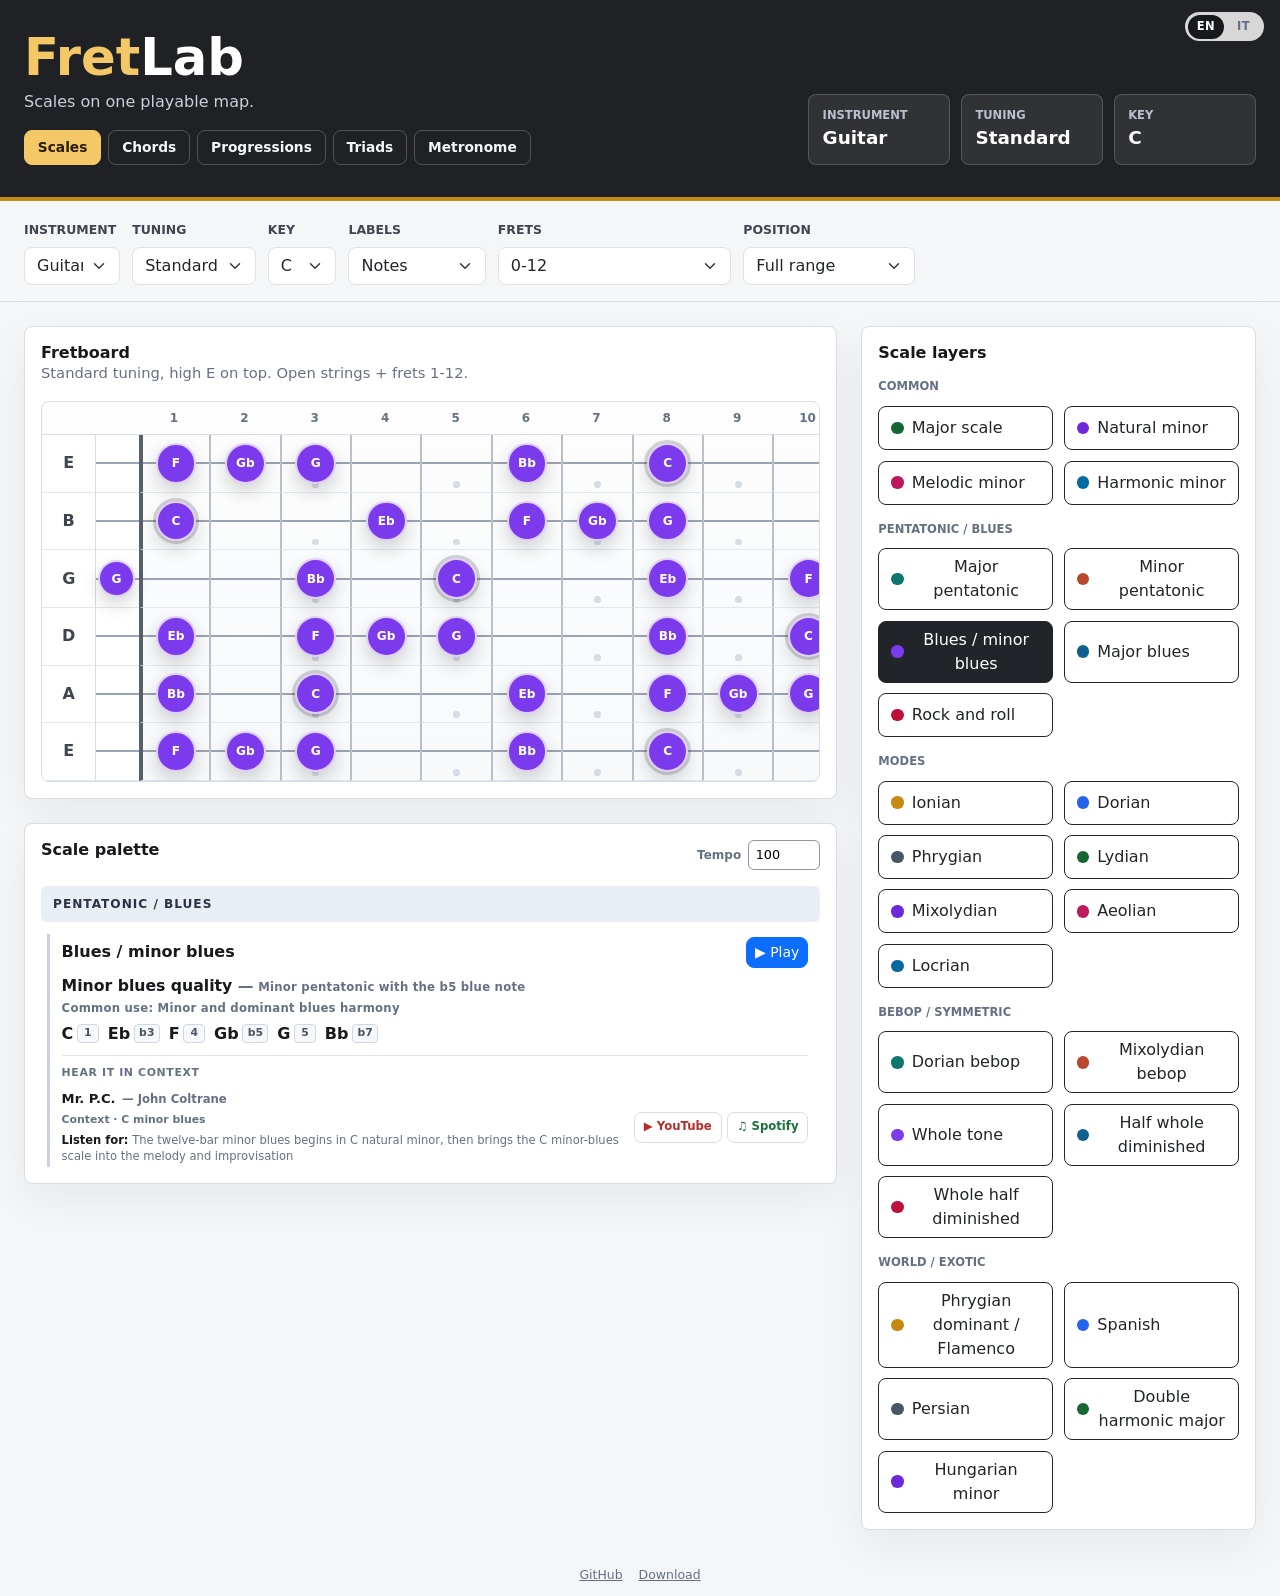
==== commit fbf746e2: "Add Italian localization" ====
--- a/index.html
+++ b/index.html
@@ -130,6 +130,8 @@
       </footer>
     </main>
 
+    <script src="assets/i18n.js" defer></script>
+    <script src="assets/i18n-examples.js" defer></script>
     <script src="assets/data.js" defer></script>
     <script src="assets/audio.js" defer></script>
     <script src="assets/app.js" defer></script>
--- a/assets/app.css
+++ b/assets/app.css
@@ -59,10 +59,40 @@
 }
 
 .app-header {
+  position: relative;
   color: #fff;
   background: var(--header);
   border-bottom: 4px solid var(--target);
   padding: 2rem 0;
+}
+
+.locale-switcher {
+  position: absolute;
+  top: 0.75rem;
+  right: 1rem;
+  display: inline-flex;
+  gap: 0.15rem;
+  padding: 0.18rem;
+  border: 1px solid var(--border);
+  border-radius: 999px;
+  background: rgba(255, 255, 255, 0.82);
+}
+
+.locale-switcher button {
+  min-width: 2.2rem;
+  padding: 0.2rem 0.45rem;
+  border: 0;
+  border-radius: 999px;
+  background: transparent;
+  color: var(--muted);
+  font-size: 0.72rem;
+  font-weight: 800;
+  letter-spacing: 0.04em;
+}
+
+.locale-switcher button.is-active {
+  background: var(--ink);
+  color: #fff;
 }
 
 .app-title {
@@ -688,6 +718,111 @@
   gap: .5rem;
 }
 
+.triad-shape-navigation {
+  display: grid;
+  grid-template-columns: auto minmax(0, 1fr) auto;
+  align-items: center;
+  gap: .75rem;
+  padding: .65rem;
+  border: 1px solid var(--line);
+  border-radius: 8px;
+  background: var(--app-bg);
+}
+
+.triad-shape-navigation[hidden] {
+  display: none;
+}
+
+.triad-shape-nav-button {
+  width: 2.75rem;
+  height: 2.75rem;
+  padding: 0;
+  font-size: 1.6rem;
+  line-height: 1;
+}
+
+.triad-shape-navigation.is-single .triad-shape-nav-button {
+  visibility: hidden;
+}
+
+.triad-shape-navigation-copy {
+  min-width: 0;
+  text-align: center;
+}
+
+.triad-shape-navigation-copy span,
+.triad-shape-navigation-copy small {
+  display: block;
+  color: var(--muted);
+  font-size: .68rem;
+  font-weight: 800;
+  text-transform: uppercase;
+}
+
+.triad-shape-navigation-copy strong {
+  display: block;
+  margin: .1rem 0;
+  font-size: .9rem;
+}
+
+.triad-playback-box {
+  display: flex;
+  align-items: center;
+  justify-content: space-between;
+  gap: 1rem;
+  margin-top: 1rem;
+  padding: .85rem 1rem;
+  border: 1px solid var(--line);
+  border-radius: 8px;
+  background: var(--app-bg);
+}
+
+.triad-playback-copy {
+  min-width: 0;
+}
+
+.triad-playback-copy > span,
+.triad-playback-controls label {
+  display: block;
+  color: var(--muted);
+  font-size: .7rem;
+  font-weight: 850;
+  text-transform: uppercase;
+}
+
+.triad-playback-copy strong {
+  display: block;
+  margin-top: .15rem;
+  font-size: .92rem;
+}
+
+.triad-playback-controls {
+  display: grid;
+  grid-template-columns: 4.5rem auto;
+  align-items: end;
+  gap: .5rem;
+  flex: 0 0 auto;
+}
+
+.triad-playback-controls label {
+  grid-column: 1;
+}
+
+.triad-playback-controls input {
+  grid-column: 1;
+  width: 4.5rem;
+  padding: .45rem .5rem;
+  border: 1px solid #8c96a5;
+  border-radius: 8px;
+  font-size: .8rem;
+}
+
+.triad-playback-controls .playback-button {
+  grid-column: 2;
+  grid-row: 1 / span 2;
+  min-height: 2.45rem;
+}
+
 .note-marker.triad:empty::after {
   content: "";
   width: .42rem;
@@ -730,10 +865,6 @@
   font-size: 2.6rem;
   line-height: 1;
   overflow-wrap: anywhere;
-}
-
-.chord-playback-controls {
-  margin: 1rem 0 .25rem;
 }
 
 .playback-button[aria-pressed="true"] {
@@ -821,6 +952,209 @@
   gap: .75rem;
 }
 
+.scale-palette-meta {
+  display: flex;
+  align-items: flex-start;
+  flex-direction: column;
+  gap: .18rem;
+}
+
+.scale-description {
+  display: flex;
+  align-items: baseline;
+  gap: .3rem;
+  flex-wrap: wrap;
+}
+
+.scale-quality {
+  color: var(--ink);
+  font-size: .73rem;
+  font-weight: 700;
+  letter-spacing: 0;
+  line-height: 1.35;
+  text-transform: none;
+}
+
+.scale-quality::after {
+  content: " —";
+  color: var(--muted);
+  font-weight: 600;
+}
+
+.scale-character,
+.scale-usage {
+  color: var(--muted);
+  font-size: .73rem;
+  font-weight: 700;
+  letter-spacing: .02em;
+  line-height: 1.35;
+  text-transform: none;
+}
+
+.scale-usage {
+  font-weight: 600;
+}
+
+.scale-listening {
+  display: flex;
+  flex-direction: column;
+  gap: .5rem;
+  margin-top: .3rem;
+  padding-top: .6rem;
+  border-top: 1px solid #dfe5ec;
+}
+
+.scale-listening-label {
+  color: var(--muted);
+  font-size: .68rem;
+  font-weight: 800;
+  letter-spacing: .06em;
+  text-transform: uppercase;
+}
+
+.scale-listening-grid {
+  display: grid;
+  grid-template-columns: repeat(2, minmax(0, 1fr));
+  gap: .7rem 0;
+}
+
+.scale-listening-grid .scale-listening-item:only-child {
+  grid-column: 1 / -1;
+  padding-right: 0;
+}
+
+.scale-listening-item {
+  display: grid;
+  grid-template-columns: minmax(0, 1fr) auto;
+  gap: .3rem .85rem;
+  padding: .05rem 1rem .05rem 0;
+}
+
+.scale-listening-item:nth-child(even) {
+  padding-right: 0;
+  padding-left: 1rem;
+  border-left: 1px solid #dfe5ec;
+}
+
+.scale-listening-item:nth-child(n + 3) {
+  padding-top: .7rem;
+  border-top: 1px solid #dfe5ec;
+}
+
+.scale-listening-heading {
+  display: flex;
+  align-items: baseline;
+  gap: .25rem .4rem;
+  flex-wrap: wrap;
+  min-width: 0;
+}
+
+.detail-list .scale-listening-title {
+  color: var(--ink);
+  font-size: .82rem;
+  font-weight: 850;
+  line-height: 1.3;
+}
+
+.detail-list .scale-listening-artist {
+  color: var(--muted);
+  font-size: .73rem;
+  font-weight: 650;
+  text-transform: none;
+}
+
+.detail-list .scale-listening-artist::before {
+  content: "— ";
+}
+
+.detail-list .scale-listening-key {
+  flex-basis: 100%;
+  color: var(--muted);
+  font-size: .68rem;
+  font-weight: 650;
+  line-height: 1.3;
+}
+
+.scale-listening-focus {
+  grid-column: 1;
+  margin: 0;
+  color: var(--muted);
+  font-size: .72rem;
+  line-height: 1.4;
+}
+
+.detail-list .scale-listening-focus-label {
+  color: var(--ink);
+  font-size: inherit;
+  font-weight: 800;
+  text-transform: none;
+}
+
+.scale-listening-links {
+  display: flex;
+  grid-column: 2;
+  grid-row: 1 / span 2;
+  align-items: center;
+  flex: 0 0 auto;
+  gap: .35rem;
+}
+
+.scale-listening-links a {
+  display: inline-flex;
+  min-height: 31px;
+  align-items: center;
+  justify-content: center;
+  padding: .3rem .55rem;
+  border: 1px solid #d9dee5;
+  border-radius: .45rem;
+  background: #fff;
+  color: #53606f;
+  font-size: .73rem;
+  font-weight: 700;
+  line-height: 1;
+  text-decoration: none;
+  text-transform: none;
+}
+
+.scale-listening-links .is-youtube {
+  color: #b72b2b;
+}
+
+.scale-listening-links .is-spotify {
+  color: #19743a;
+}
+
+.scale-listening-links a:hover,
+.scale-listening-links a:focus {
+  background: #f4f6f8;
+  border-color: #bcc5cf;
+}
+
+@media (max-width: 575.98px) {
+  .scale-listening-grid {
+    grid-template-columns: 1fr;
+  }
+
+  .scale-listening-item {
+    grid-template-columns: 1fr;
+    padding: .05rem 0;
+    border: 0;
+  }
+
+  .scale-listening-item:nth-child(even),
+  .scale-listening-item:nth-child(n + 3) {
+    padding: .7rem 0 0;
+    border-top: 1px solid #dfe5ec;
+    border-left: 0;
+  }
+
+  .scale-listening-links {
+    grid-column: 1;
+    grid-row: auto;
+    justify-content: flex-start;
+  }
+}
+
 .detail-list .scale-palette-header > span {
   color: var(--ink);
   font-size: 1rem;
@@ -857,14 +1191,38 @@
 }
 
 .playback-status {
-  min-height: 1.25rem;
-  margin: -.5rem 0 .75rem;
-  color: var(--muted);
+  position: fixed;
+  z-index: 1080;
+  top: 1rem;
+  right: 1rem;
+  max-width: min(24rem, calc(100vw - 2rem));
+  margin: 0;
+  padding: .7rem .9rem;
+  border: 1px solid var(--line);
+  border-radius: .55rem;
+  color: var(--ink);
+  background: var(--panel-bg);
+  box-shadow: 0 .75rem 2rem rgba(23, 25, 28, .16);
   font-size: .82rem;
+  font-weight: 700;
+  line-height: 1.4;
+  opacity: 0;
+  pointer-events: none;
+  transform: translateY(-.5rem);
+  transition: opacity .16s ease, transform .16s ease;
+}
+
+.playback-status.is-visible {
+  opacity: 1;
+  transform: translateY(0);
+}
+
+.playback-status.is-error {
+  border-color: var(--minor);
 }
 
 .playback-status:empty {
-  margin-bottom: 0;
+  display: none;
 }
 
 .detail-list span {
@@ -1371,6 +1729,29 @@
       minmax(6rem, .65fr)
       minmax(8.75rem, 1fr);
   }
+
+  html[lang="it"] body[data-tool="triads"] .controls-grid {
+    grid-template-columns:
+      minmax(5.5rem, .7fr)
+      minmax(7rem, .9fr)
+      minmax(7.5rem, .75fr)
+      minmax(7rem, .8fr)
+      minmax(8rem, 1fr)
+      minmax(8.5rem, 1fr)
+      minmax(5.5rem, .65fr)
+      minmax(7.5rem, .9fr);
+  }
+
+  html[lang="it"] body[data-tool="chords"] .controls-grid {
+    grid-template-columns:
+      minmax(5.75rem, .75fr)
+      minmax(7.5rem, .9fr)
+      minmax(7.5rem, .75fr)
+      minmax(9rem, 1.2fr)
+      minmax(8.5rem, 1fr)
+      minmax(6rem, .65fr)
+      minmax(8.75rem, 1fr);
+  }
 }
 
 @media (max-width: 767.98px) {
@@ -1409,6 +1790,15 @@
 }
 
 @media (max-width: 575.98px) {
+  .triad-playback-box {
+    align-items: stretch;
+    flex-direction: column;
+  }
+
+  .triad-playback-controls {
+    grid-template-columns: 4.5rem minmax(0, 1fr);
+  }
+
   .playback-controls {
     align-items: stretch;
     gap: .5rem;
@@ -1422,13 +1812,6 @@
     flex: 1 1 auto;
   }
 
-  .chord-playback-controls .playback-button {
-    min-width: 5.5rem;
-  }
-
-  .playback-status {
-    margin-top: .15rem;
-  }
 }
 
 @media (min-width: 1500px) {
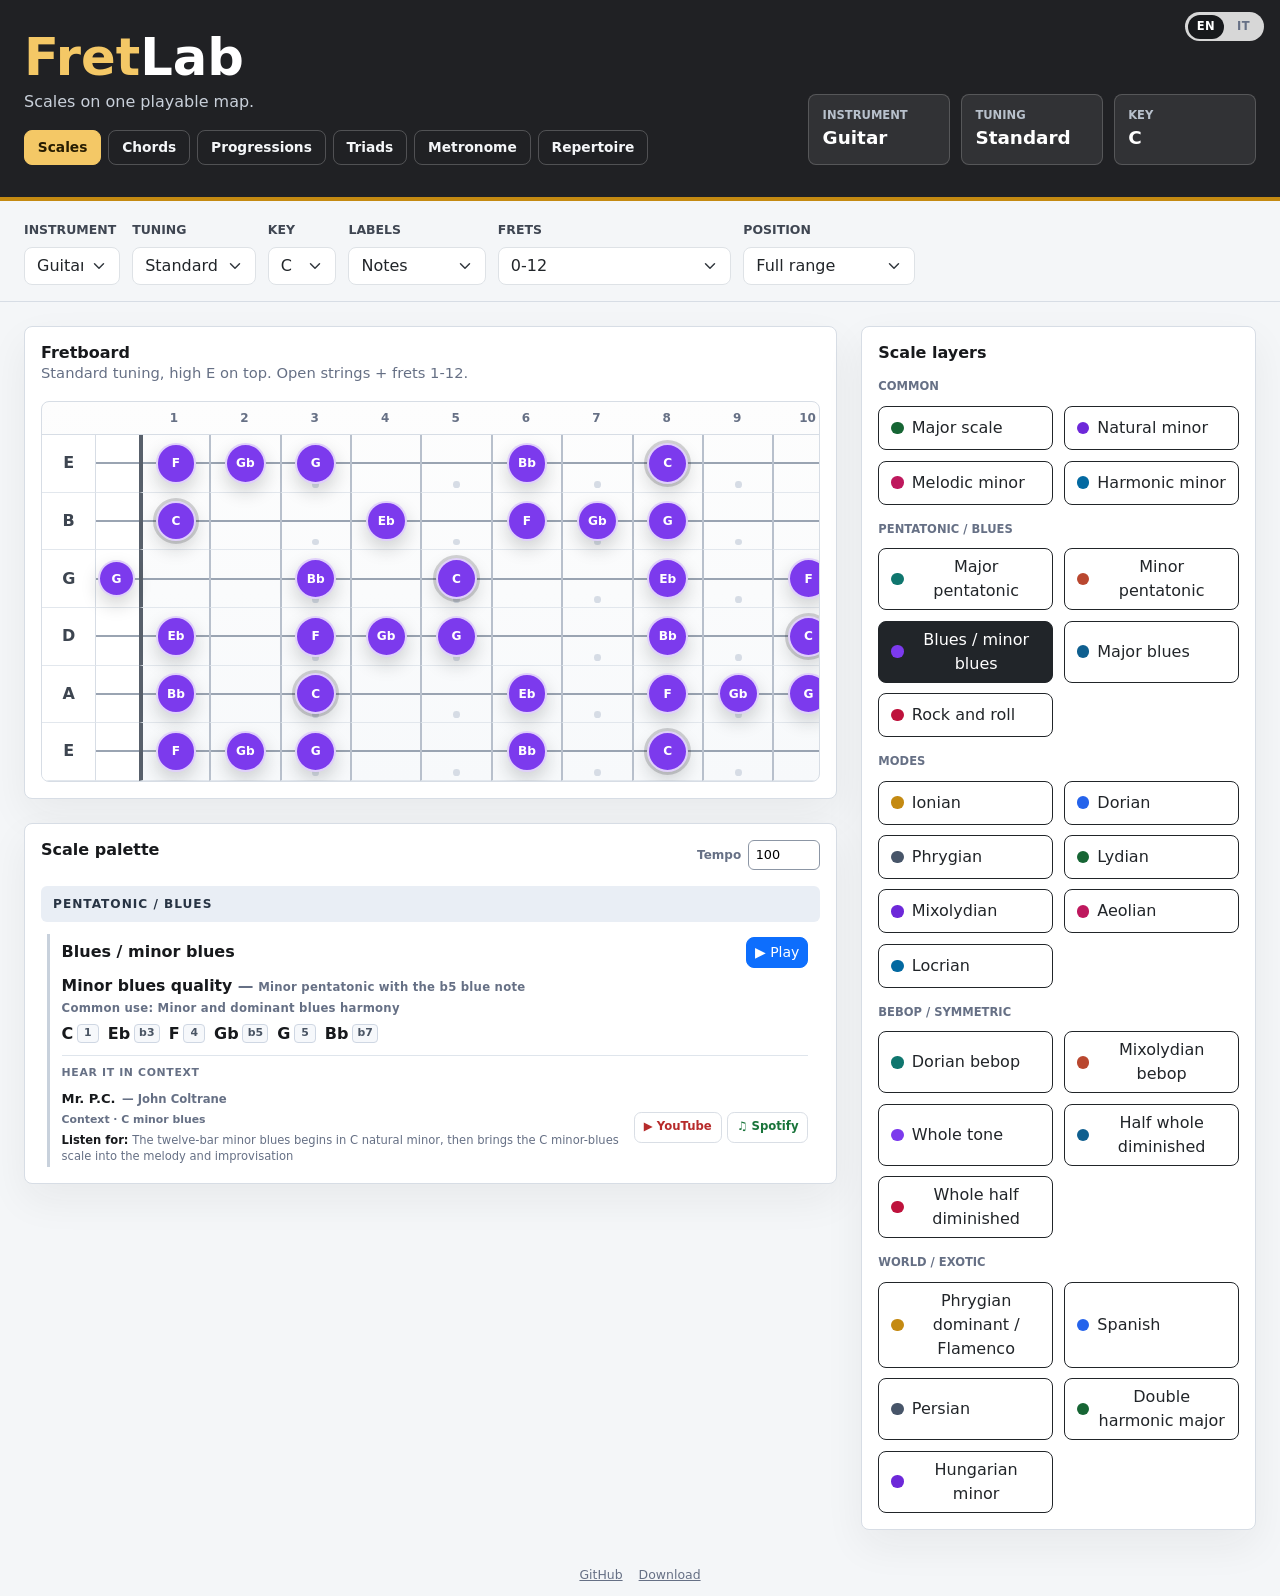
==== commit 3a4717dc: "Repertoire" ====
--- a/index.html
+++ b/index.html
@@ -21,6 +21,7 @@
                 <a class="tool-nav-link" href="progressions.html">Progressions</a>
                 <a class="tool-nav-link" href="triads.html">Triads</a>
                 <a class="tool-nav-link" href="metronome.html">Metronome</a>
+                <a class="tool-nav-link" href="repertoire.html">Repertoire</a>
               </nav>
             </div>
             <div class="session-strip session-strip--compact" aria-label="Current session">
--- a/assets/app.css
+++ b/assets/app.css
@@ -58,6 +58,95 @@
   color: var(--ink);
 }
 
+.repertoire-filters {
+  display: grid;
+  grid-template-columns: minmax(14rem, 2fr) repeat(2, minmax(10rem, 1fr));
+  gap: .75rem;
+  margin-bottom: 1.25rem;
+}
+
+.repertoire-list {
+  display: grid;
+  grid-template-columns: repeat(auto-fill, minmax(min(100%, 22rem), 1fr));
+  gap: 1rem;
+}
+
+.repertoire-card {
+  display: flex;
+  flex-direction: column;
+  min-width: 0;
+  padding: 1rem;
+  border: 1px solid var(--line);
+  border-radius: 10px;
+  background: #fff;
+}
+
+.repertoire-card-header {
+  padding-bottom: .75rem;
+  border-bottom: 1px solid var(--line);
+}
+
+.repertoire-title {
+  margin: 0;
+  font-size: 1.05rem;
+  font-weight: 800;
+}
+
+.repertoire-artist {
+  margin: .2rem 0 0;
+  color: var(--muted);
+  font-size: .88rem;
+}
+
+.repertoire-context-label {
+  margin: .8rem 0 .45rem;
+  color: var(--muted);
+  font-size: .7rem;
+  font-weight: 800;
+  letter-spacing: .06em;
+  text-transform: uppercase;
+}
+
+.repertoire-contexts {
+  display: grid;
+  gap: .55rem;
+}
+
+.repertoire-context {
+  padding: .65rem;
+  border-radius: 8px;
+  background: var(--app-bg);
+}
+
+.repertoire-context-heading {
+  display: flex;
+  flex-wrap: wrap;
+  justify-content: space-between;
+  gap: .35rem .75rem;
+  font-size: .8rem;
+}
+
+.repertoire-context-heading span,
+.repertoire-context p {
+  color: var(--muted);
+}
+
+.repertoire-context p {
+  margin: .35rem 0 0;
+  font-size: .78rem;
+  line-height: 1.45;
+}
+
+.repertoire-links {
+  margin-top: auto;
+  padding-top: .85rem;
+}
+
+.repertoire-empty {
+  padding: 2rem 0;
+  text-align: center;
+}
+
 .app-header {
   position: relative;
   color: #fff;
@@ -1784,6 +1873,10 @@
     grid-template-columns: 1fr;
   }
 
+  .repertoire-filters {
+    grid-template-columns: 1fr;
+  }
+
   .triad-trainer-grid {
     grid-template-columns: repeat(2, minmax(0, 1fr));
   }
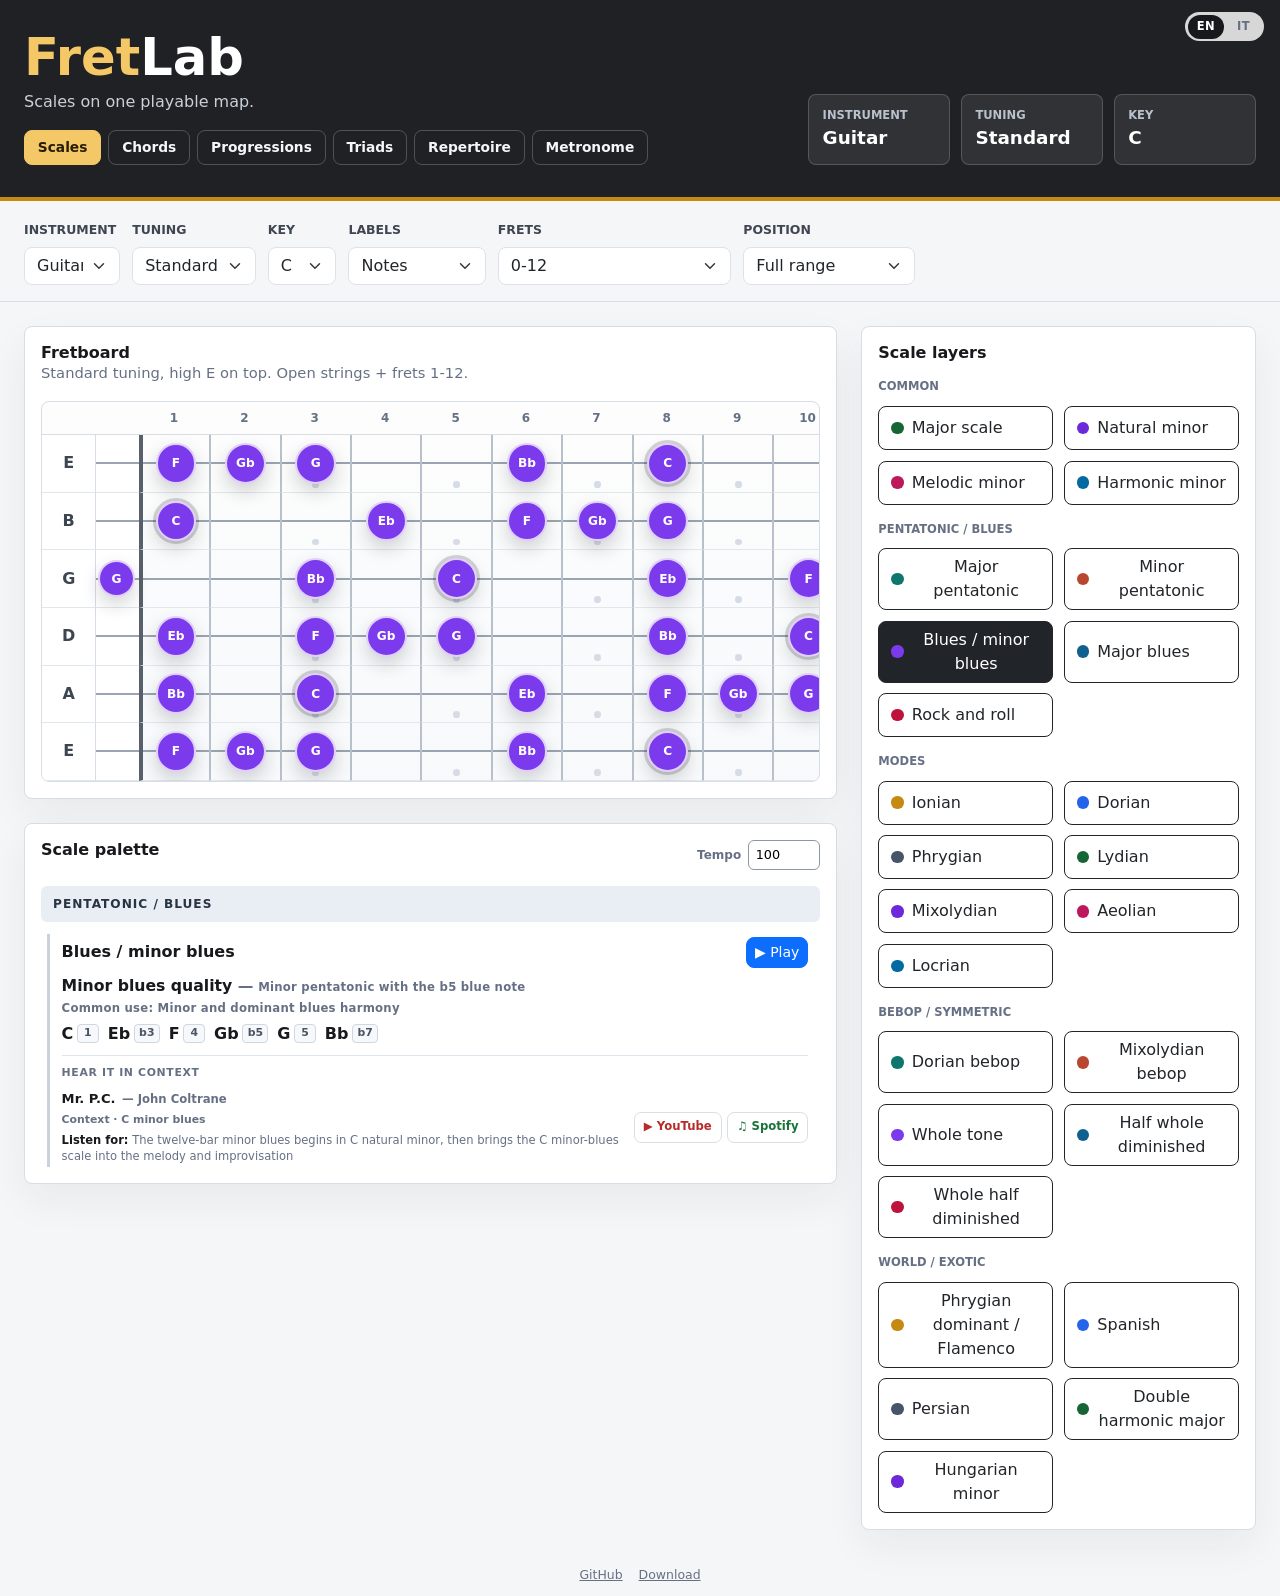
==== commit a3c3c419: "Add song examples and streamline progression tools" ====
--- a/index.html
+++ b/index.html
@@ -20,8 +20,8 @@
                 <a class="tool-nav-link" href="chords.html">Chords</a>
                 <a class="tool-nav-link" href="progressions.html">Progressions</a>
                 <a class="tool-nav-link" href="triads.html">Triads</a>
+                <a class="tool-nav-link" href="repertoire.html">Repertoire</a>
                 <a class="tool-nav-link" href="metronome.html">Metronome</a>
-                <a class="tool-nav-link" href="repertoire.html">Repertoire</a>
               </nav>
             </div>
             <div class="session-strip session-strip--compact" aria-label="Current session">
--- a/assets/app.css
+++ b/assets/app.css
@@ -360,6 +360,155 @@
   padding-bottom: .25rem;
 }
 
+.progression-examples {
+  display: grid;
+  gap: .6rem;
+}
+
+.progression-example {
+  display: grid;
+  grid-template-columns: minmax(0, 1fr) auto;
+  gap: .45rem 1rem;
+  padding: .75rem .85rem;
+  border: 1px solid var(--line);
+  border-radius: .7rem;
+  background: #fff;
+}
+
+.progression-example-heading {
+  display: flex;
+  grid-column: 1 / -1;
+  align-items: center;
+  justify-content: space-between;
+  gap: .75rem;
+}
+
+.progression-example-heading > div {
+  display: flex;
+  min-width: 0;
+  align-items: baseline;
+  gap: .45rem;
+}
+
+.progression-example-heading h3 {
+  margin: 0;
+  font-size: .95rem;
+}
+
+.progression-example-heading p {
+  margin: 0;
+  color: var(--muted);
+  font-size: .82rem;
+}
+
+.progression-example-heading p::before {
+  content: "·";
+  margin-right: .45rem;
+}
+
+.progression-example-note {
+  grid-column: 1;
+  margin: 0;
+  color: var(--muted);
+  font-size: .8rem;
+  line-height: 1.35;
+}
+
+.progression-match {
+  flex: 0 0 auto;
+  padding: .2rem .45rem;
+  border-radius: 999px;
+  font-size: .64rem;
+  font-weight: 700;
+  letter-spacing: .03em;
+  text-transform: uppercase;
+  color: var(--muted);
+  background: var(--panel-bg);
+}
+
+.progression-match-exact {
+  color: #116149;
+  background: #dff7ec;
+}
+
+.progression-match-section {
+  color: #76520a;
+  background: #fff0c7;
+}
+
+.progression-example-details {
+  display: flex;
+  grid-column: 1;
+  flex-wrap: wrap;
+  gap: .3rem 1rem;
+  margin: 0;
+}
+
+.progression-example-details div {
+  display: flex;
+  min-width: 0;
+  align-items: baseline;
+  gap: .3rem;
+}
+
+.progression-example-details dt {
+  color: var(--muted);
+  font-size: .64rem;
+  font-weight: 700;
+  letter-spacing: .04em;
+  text-transform: uppercase;
+}
+
+.progression-example-details dd {
+  margin: 0;
+  font-size: .8rem;
+  overflow-wrap: anywhere;
+}
+
+.progression-example .progression-example-links {
+  grid-column: 2;
+  grid-row: 2 / span 2;
+  align-self: end;
+  margin: 0;
+}
+
+@media (max-width: 575.98px) {
+  .progression-example {
+    grid-template-columns: 1fr;
+  }
+
+  .progression-example-heading {
+    align-items: flex-start;
+  }
+
+  .progression-example-heading > div {
+    display: block;
+  }
+
+  .progression-example-heading p::before {
+    content: none;
+  }
+
+  .progression-match {
+    margin: 0;
+  }
+
+  .progression-example-details {
+    grid-column: 1;
+    gap: .25rem .7rem;
+  }
+
+  .progression-example-note {
+    grid-column: 1;
+  }
+
+  .progression-example .progression-example-links {
+    grid-column: 1;
+    grid-row: auto;
+    justify-content: flex-start;
+  }
+}
+
 .progression-bar {
   display: grid;
   position: relative;
@@ -715,6 +864,22 @@
   gap: .5rem;
   min-height: 2.75rem;
   white-space: normal;
+}
+
+.progression-layer-grid {
+  gap: .4rem;
+}
+
+.progression-layer-grid .layer-button {
+  min-height: 2.2rem;
+  padding: .35rem .5rem;
+  gap: .4rem;
+  font-size: .78rem;
+}
+
+.progression-layer-grid .layer-dot {
+  width: .65rem;
+  height: .65rem;
 }
 
 .layer-dot {
